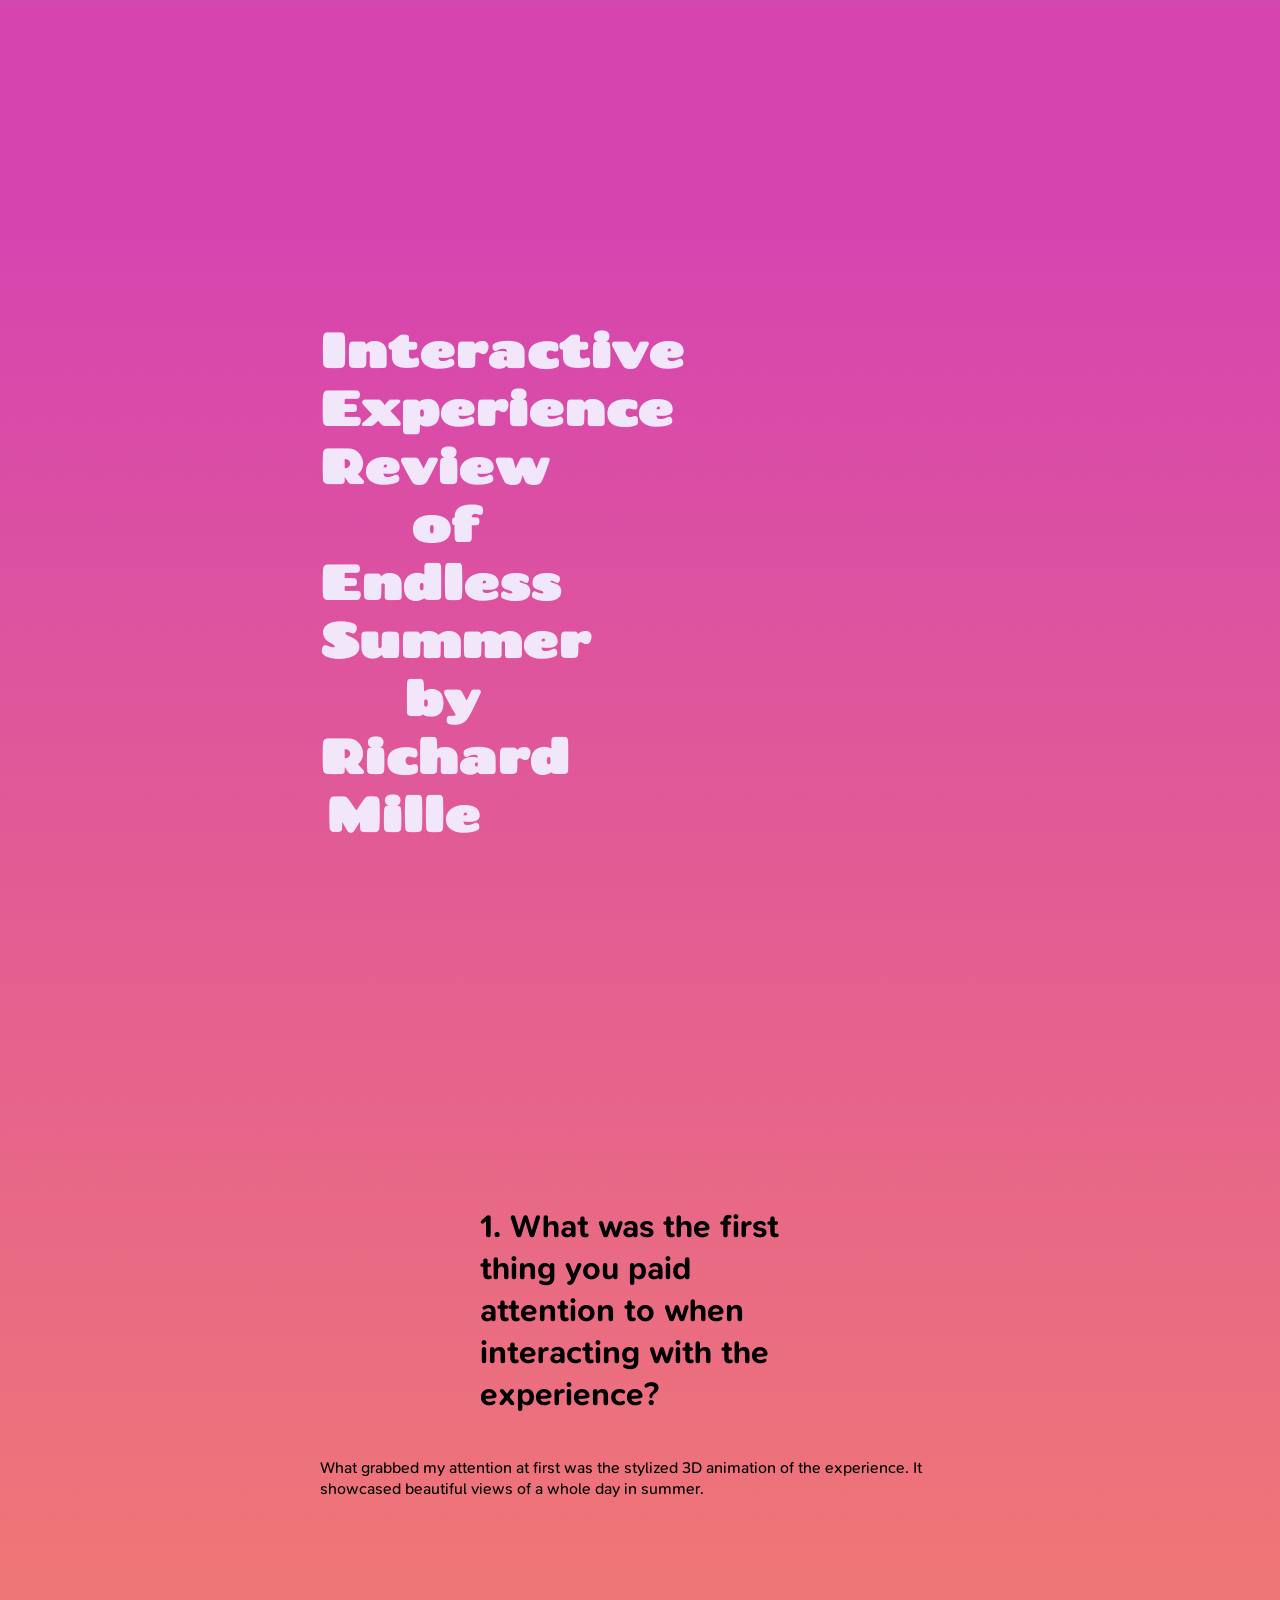
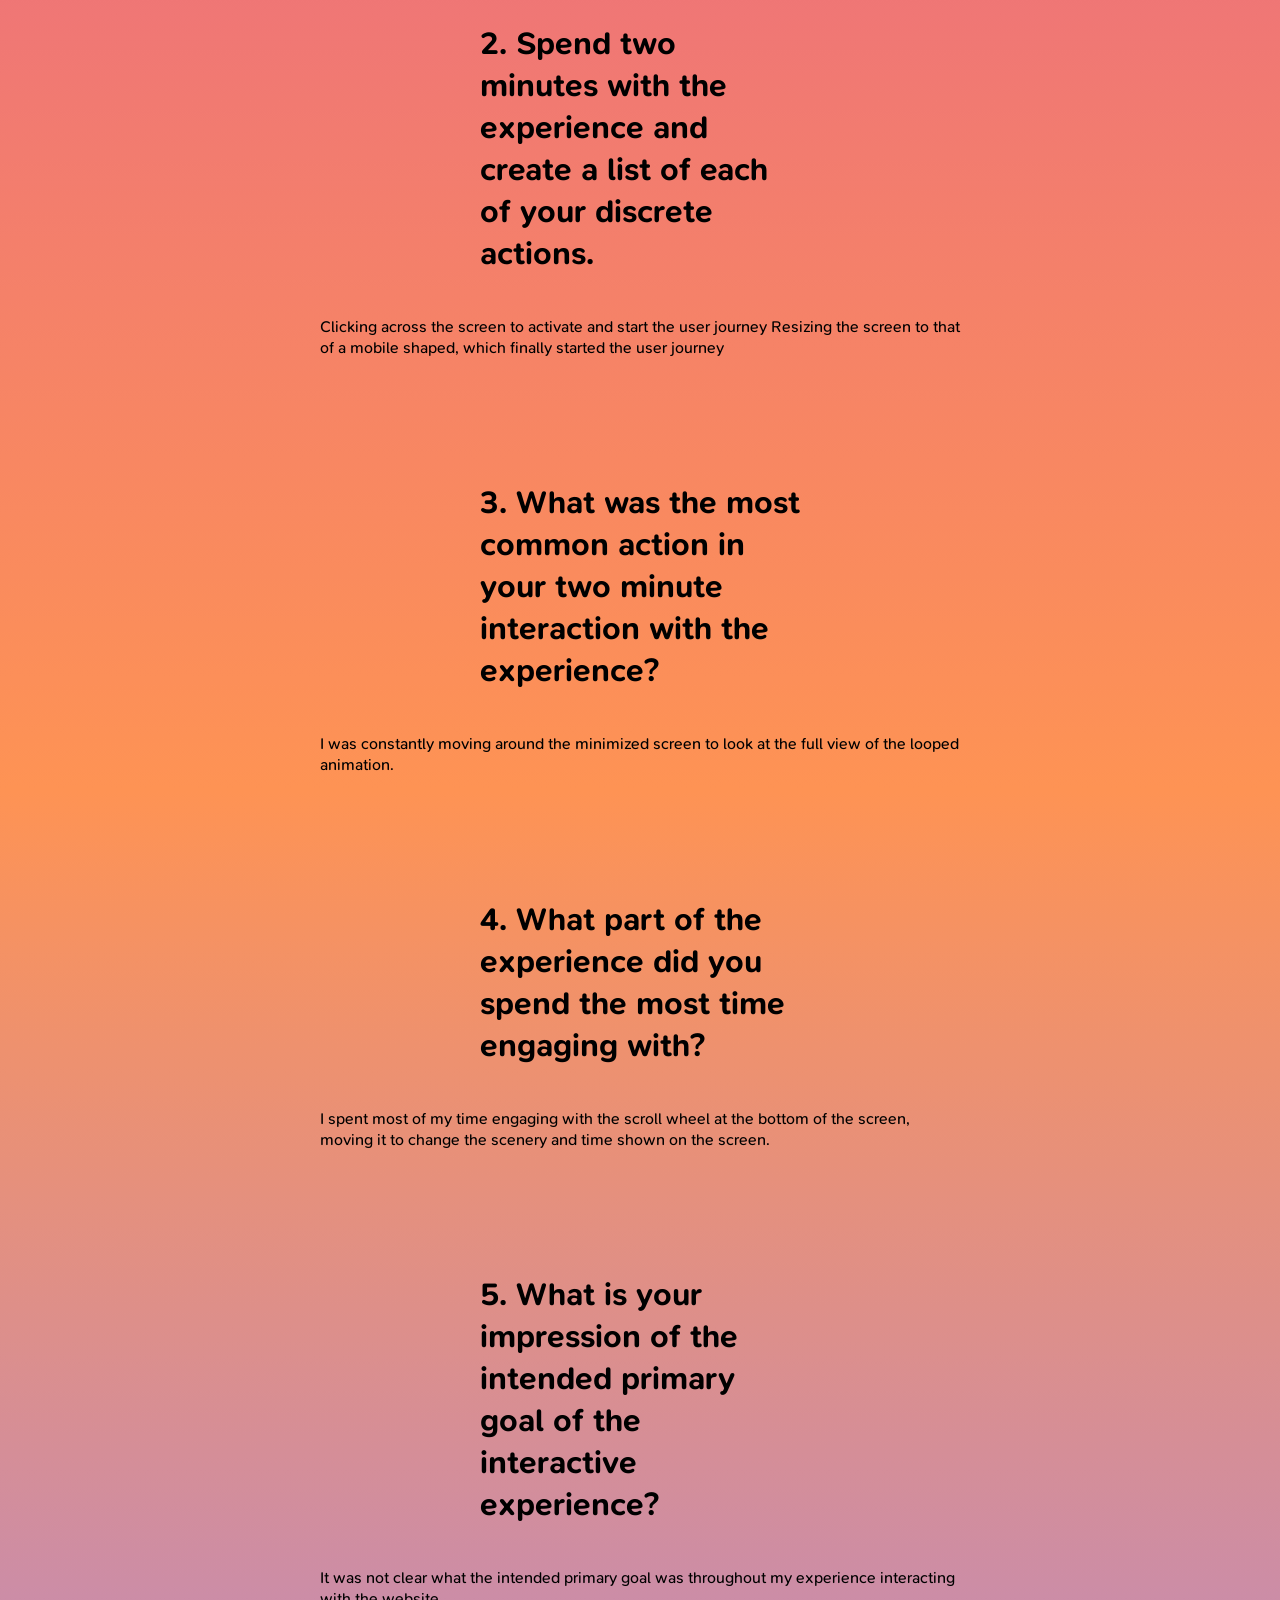
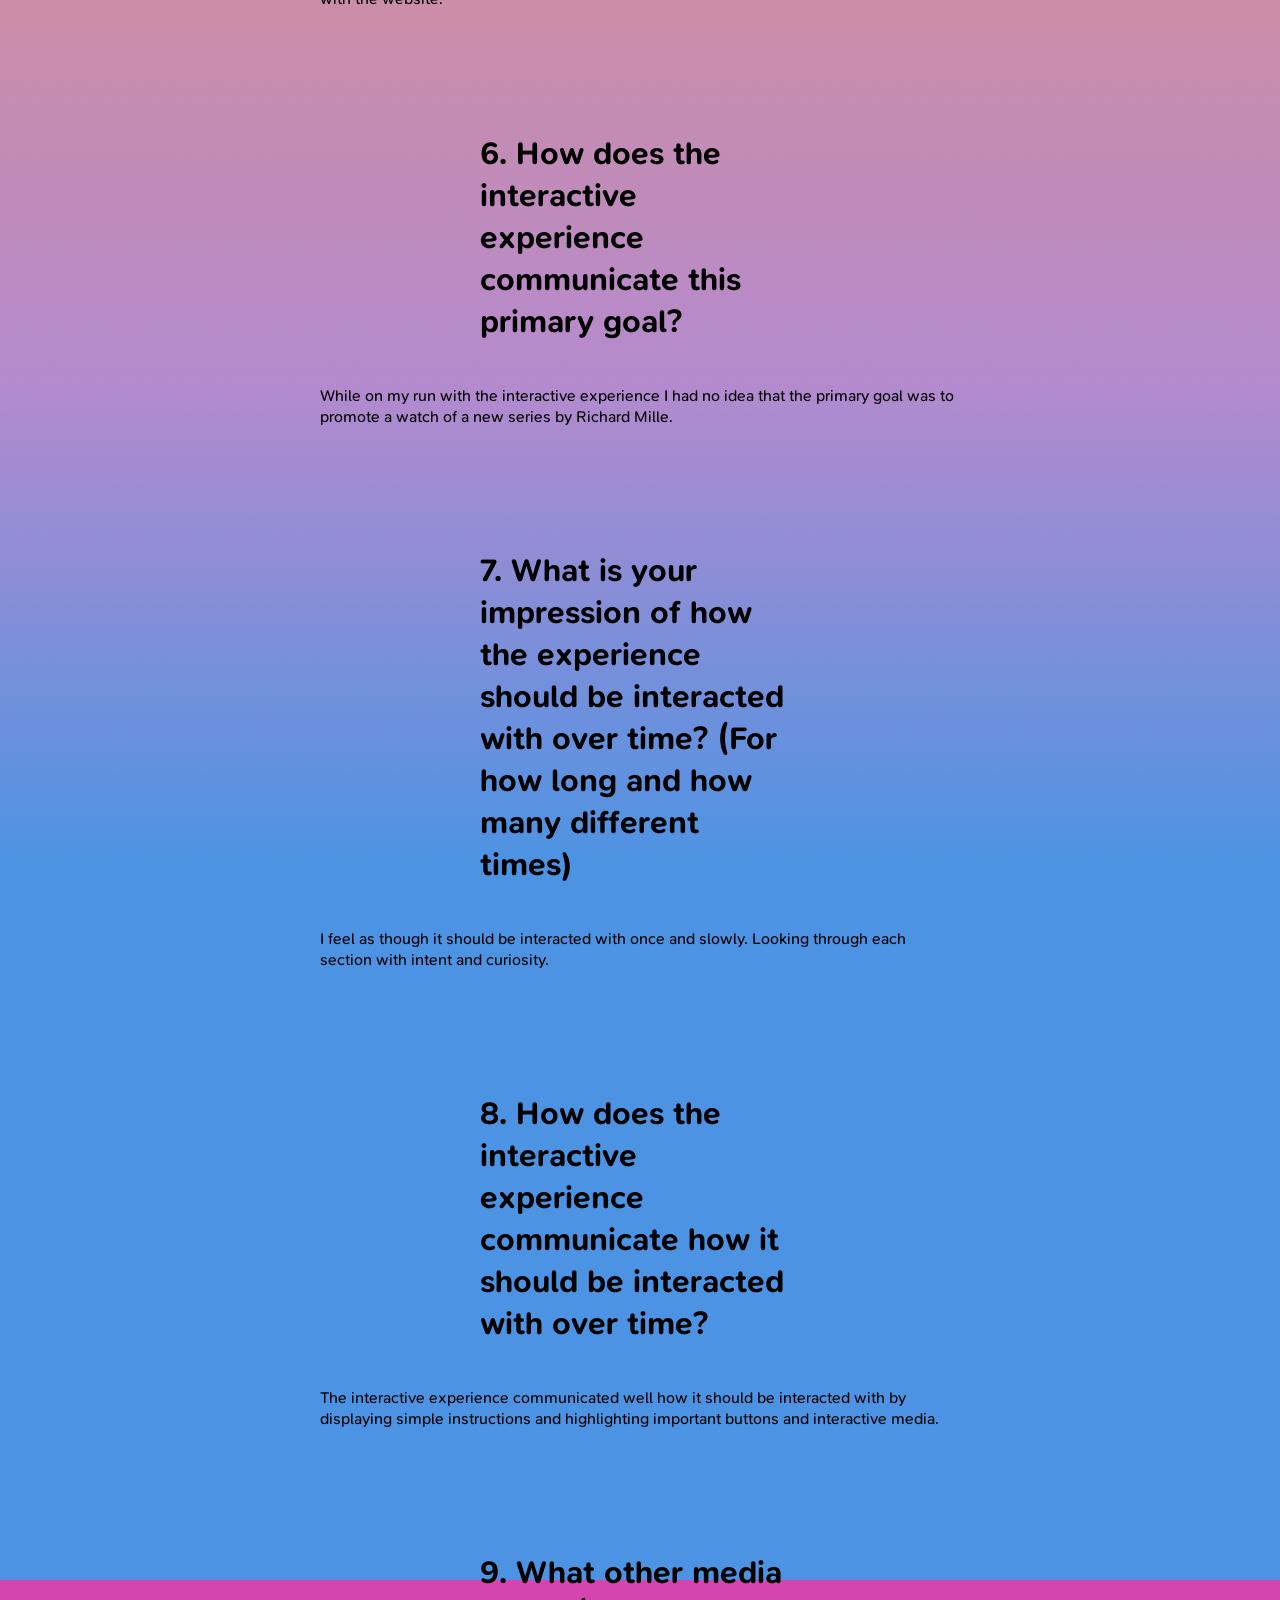
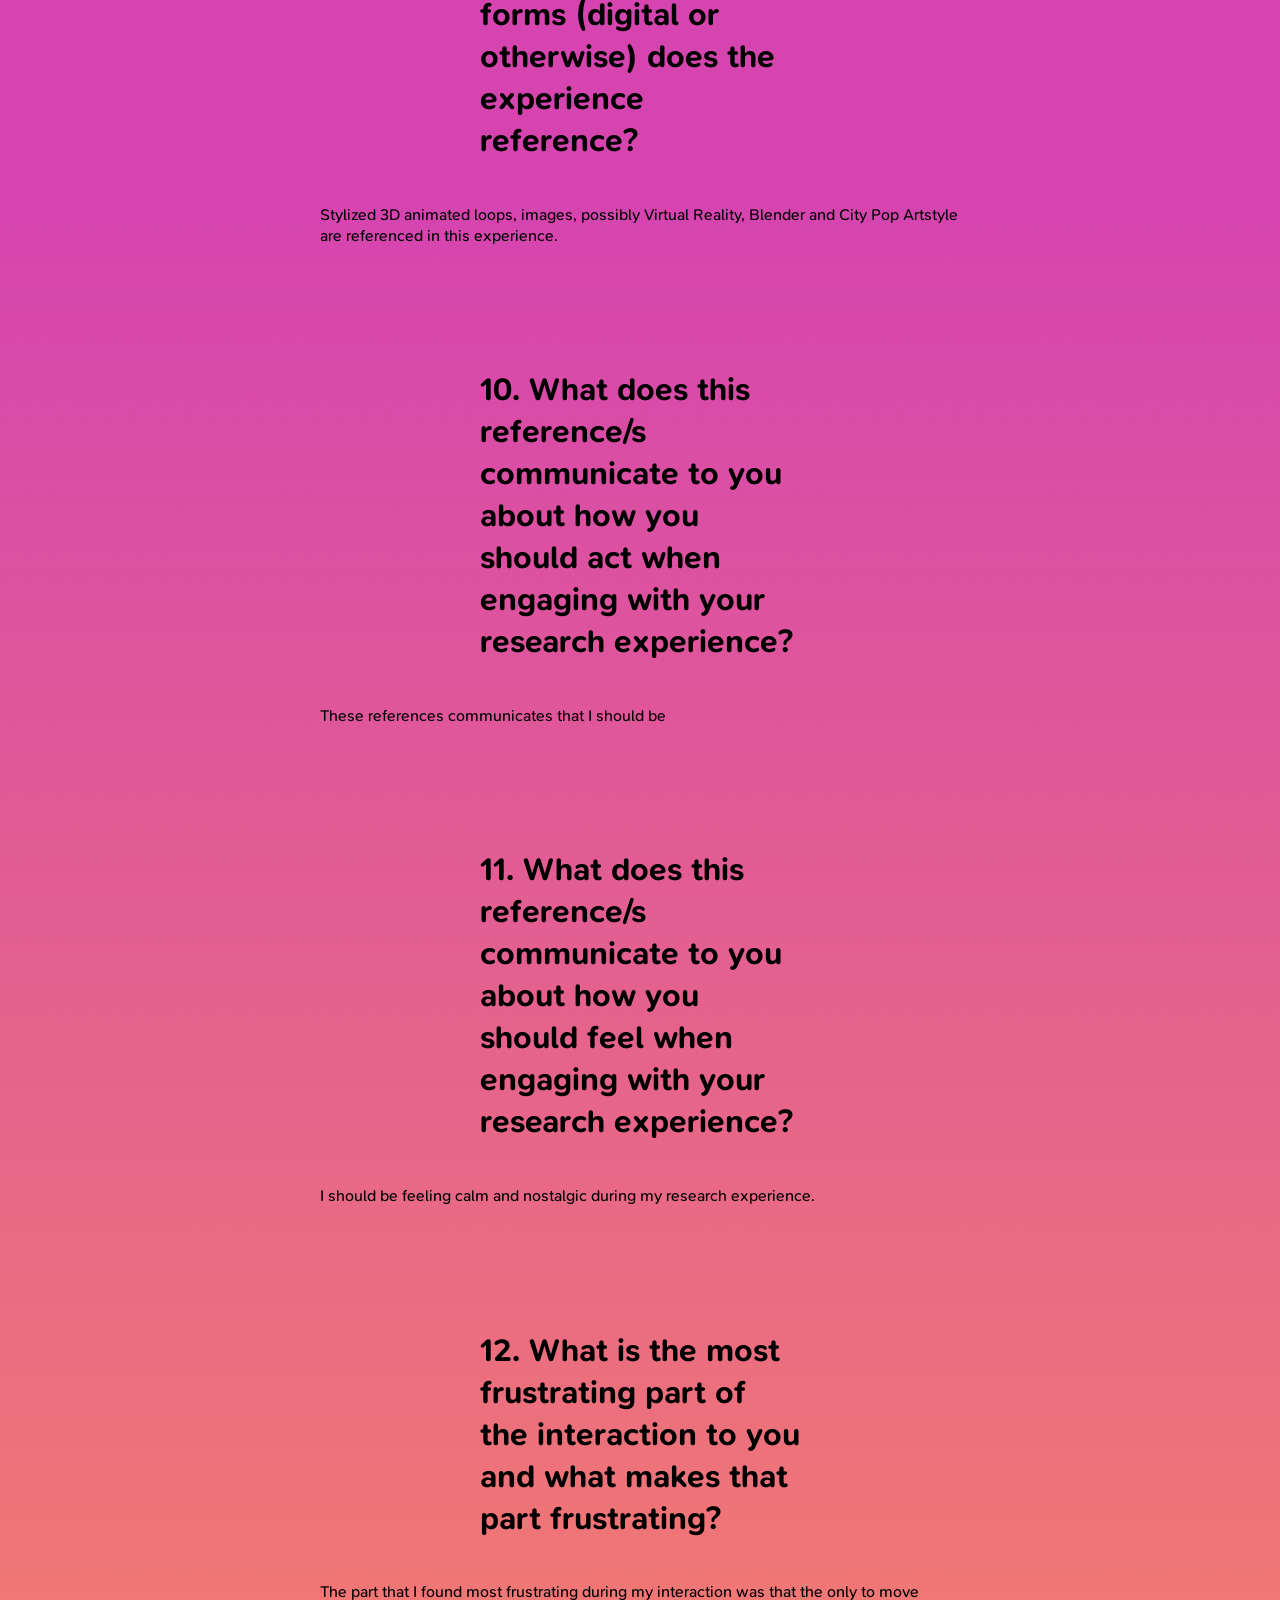
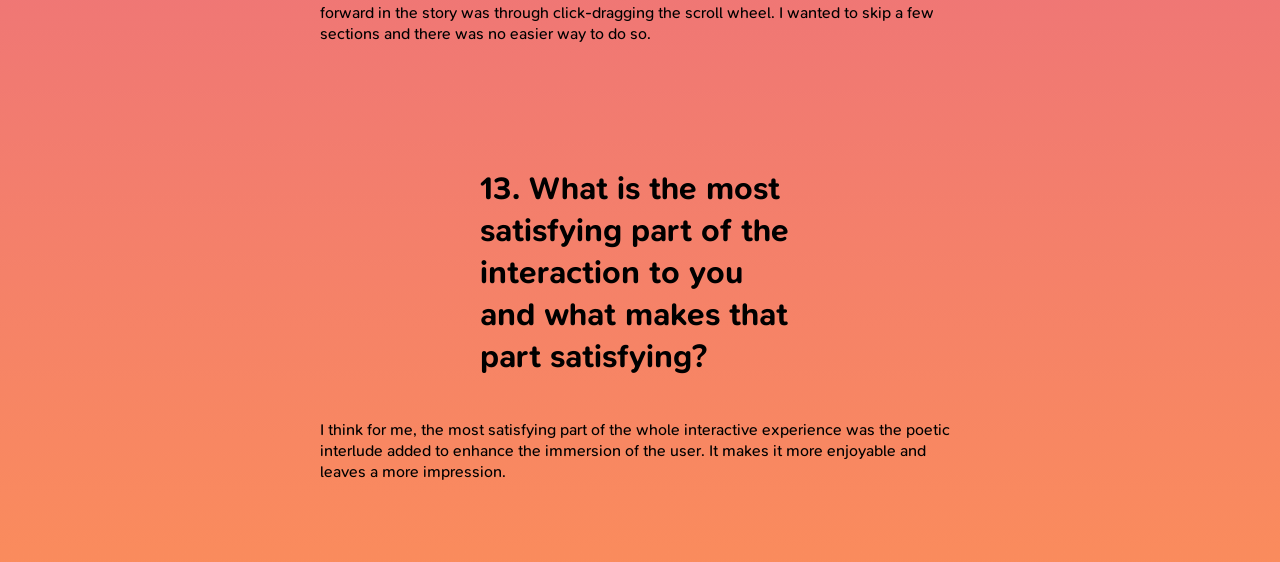
==== index.html @ 7abf5b85 "." ====
<!DOCTYPE html>
<html lang="en">
<head>
    <meta charset="UTF-8">
    <meta name="viewport" content="width=device-width, initial-scale=1.0">

    <link rel="stylesheet" href="style.css">

    <title>Johnny's Review Page</title>
</head>
    <body>
          <h1 style="color:#f2f0fff0;">Interactive Experience Review of Endless Summer by Richard Mille</h1>

            <h4>1. What was the first thing you paid attention to when interacting with the experience?</h4>
            <p>What grabbed my attention at first was the stylized 3D animation of the experience. It showcased beautiful views of a whole day in summer.</p>

            <h4>2. Spend two minutes with the experience and create a list of each of your discrete actions.</h4>
            <p>Clicking across the screen to activate and start the user journey
            Resizing the screen to that of a mobile shaped, which finally started the user journey</p>

            <h4>3. What was the most common action in your two minute interaction with the experience?</h4>
            <p>I was constantly moving around the minimized screen to look at the full view of the looped animation. </p>

            <h4>4. What part of the experience did you spend the most time engaging with?</h4>
            <p>I spent most of my time engaging with the scroll wheel at the bottom of the screen, moving it to change the scenery and time shown on the screen.</p>

            <h4>5. What is your impression of the intended primary goal of the interactive experience?</h4>
            <p>It was not clear what the intended primary goal was throughout my experience interacting with the website.</p>

            <h4>6. How does the interactive experience communicate this primary goal?</h4>
            <p>While on my run with the interactive experience I had no idea that the primary goal was to promote a watch of a new series by Richard Mille.</p>

            <h4>7. What is your impression of how the experience should be interacted with over time? (For how long and how many different times)</h4>
            <p>I feel as though it should be interacted with once and slowly. Looking through each section with intent and curiosity.</p>

            <h4>8. How does the interactive experience communicate how it should be interacted with over time?</h4>
            <p>The interactive experience communicated well how it should be interacted with by displaying simple instructions and highlighting important buttons and interactive media.</p>

            <h4>9. What other media forms (digital or otherwise) does the experience reference?</h4>
            <p>Stylized 3D animated loops, images, possibly Virtual Reality, Blender and City Pop Artstyle are referenced in this experience. </p>

            <h4>10. What does this reference/s communicate to you about how you should act when engaging with your research experience?</h4>
            <p>These references communicates that I should be </p>

            <h4>11. What does this reference/s communicate to you about how you should feel when engaging with your research experience?</h4>
            <p>I should be feeling calm and nostalgic during my research experience.</p>

            <h4>12. What is the most frustrating part of the interaction to you and what makes that part frustrating?</h4>
            <p>The part that I found most frustrating during my interaction was that the only to move forward in the story was through click-dragging the scroll wheel. I wanted to skip a few sections and there was no easier way to do so.</p>

            <h4>13. What is the most satisfying part of the interaction to you and what makes that part satisfying?</h4>
            <p>I think for me, the most satisfying part of the whole interactive experience was the poetic interlude added to enhance the immersion of the user. It makes it more enjoyable and leaves a more impression.</p>


            <!-- Increase size of Question Texts compared to Answer Texts. -->
    </body>
</html>
---- style.css ----
@font-face {    
    font-family: 'Chango';
    src: url('Fonts/Chango-Regular.ttf'), format(.ttf);
}

@font-face {    
    font-family: 'snpro';
    src: url('Fonts/SNPro-VariableFont_wght.ttf'), format(.ttf);
}

h1 {
  font-size: 3rem;
  font-family: 'Chango';
  font-weight: bold;
  padding: 0rem 30rem 20rem 0rem;
  text-align: end;
}

h4 {
  font-size: 2rem;
  font-family: 'snpro';
  src:url('Fonts/SNPro-VariableFont_wght.ttf'), format(.tff);
  padding: 0rem 10rem 0rem 10rem;
}

p {
  padding: 0rem 0rem 5rem 0rem;
  font-size: 1rem;
  font-family: 'snpro';
  src:url('Fonts/SNPro-VariableFont_wght.ttf'), format(.tff);
}

/* This gradient box is me trying to add a sunset hue shift in the background of the entire page */

body {
  background: linear-gradient(#d645af 5%, #fe9354 50%, #b48ace 75%, #4d93e3 85%);
  height: 4300px;
  margin: 20rem 20rem 10rem 20rem;
}
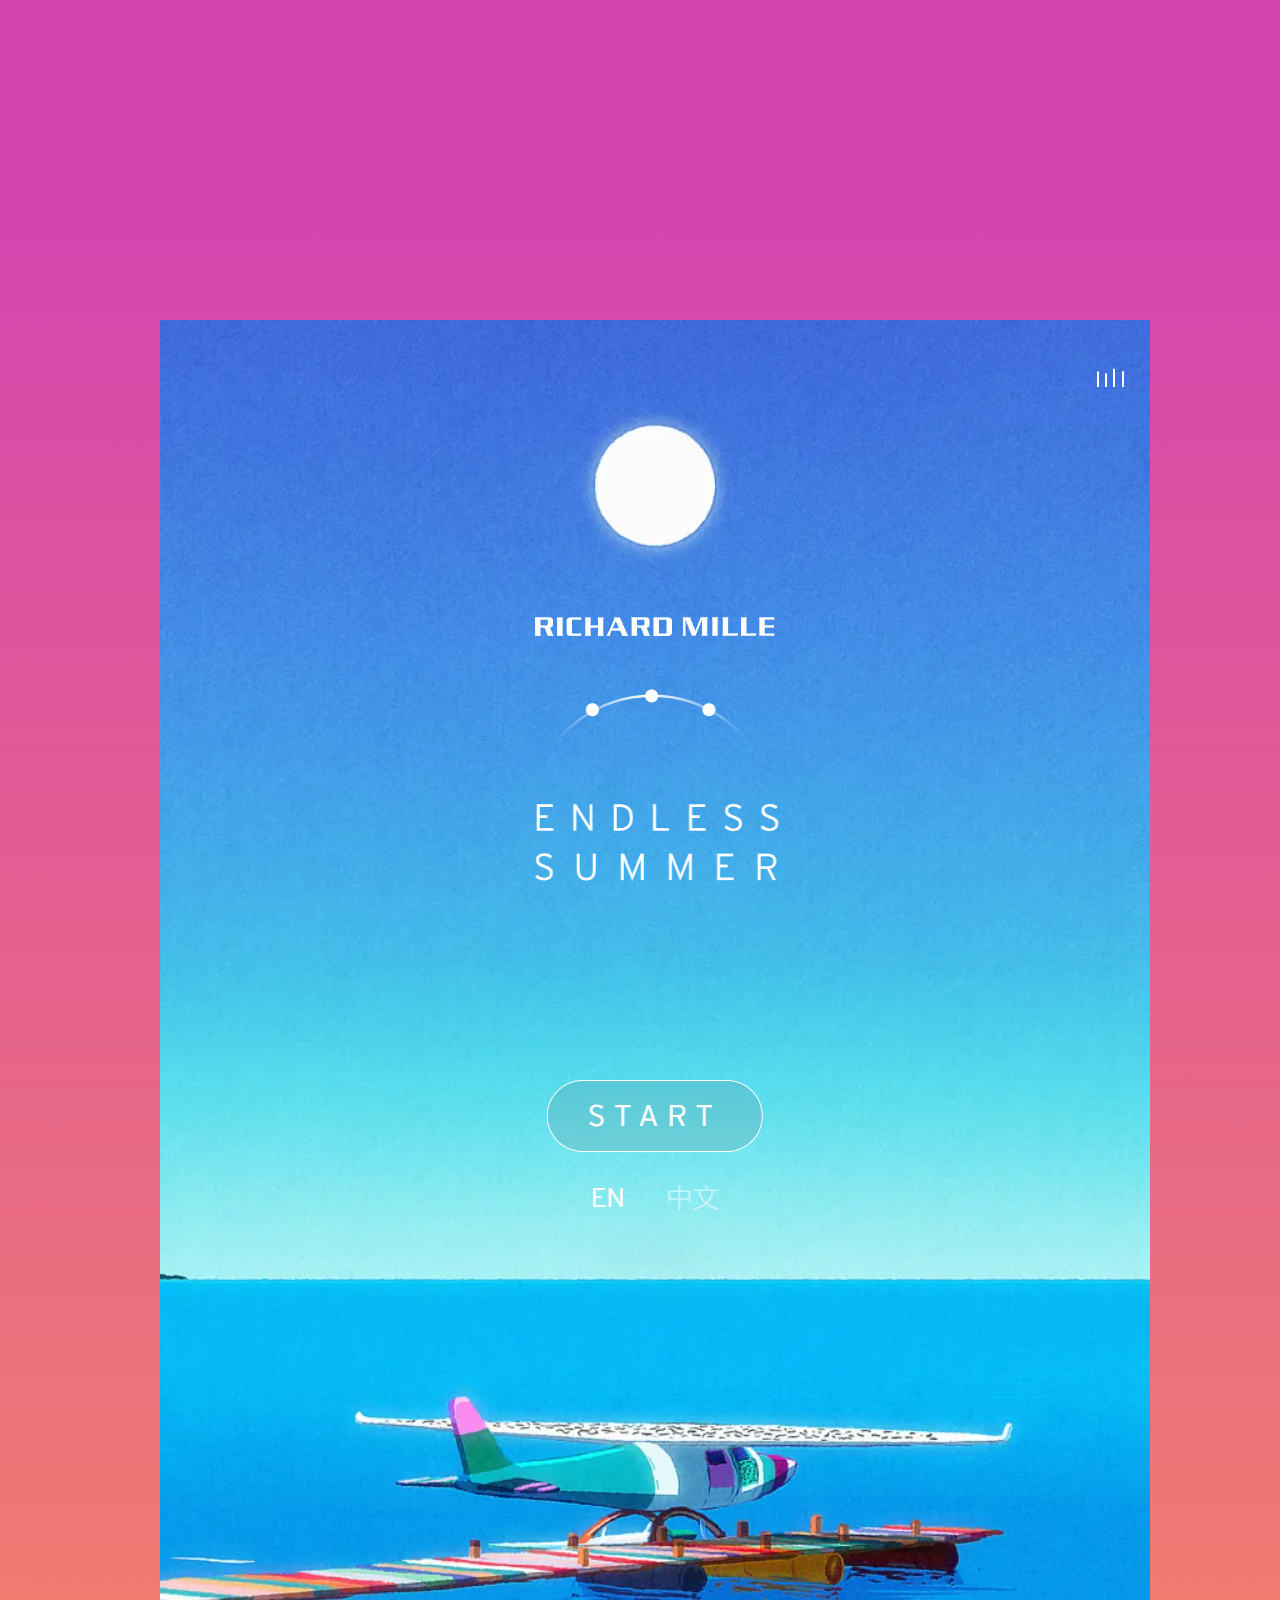
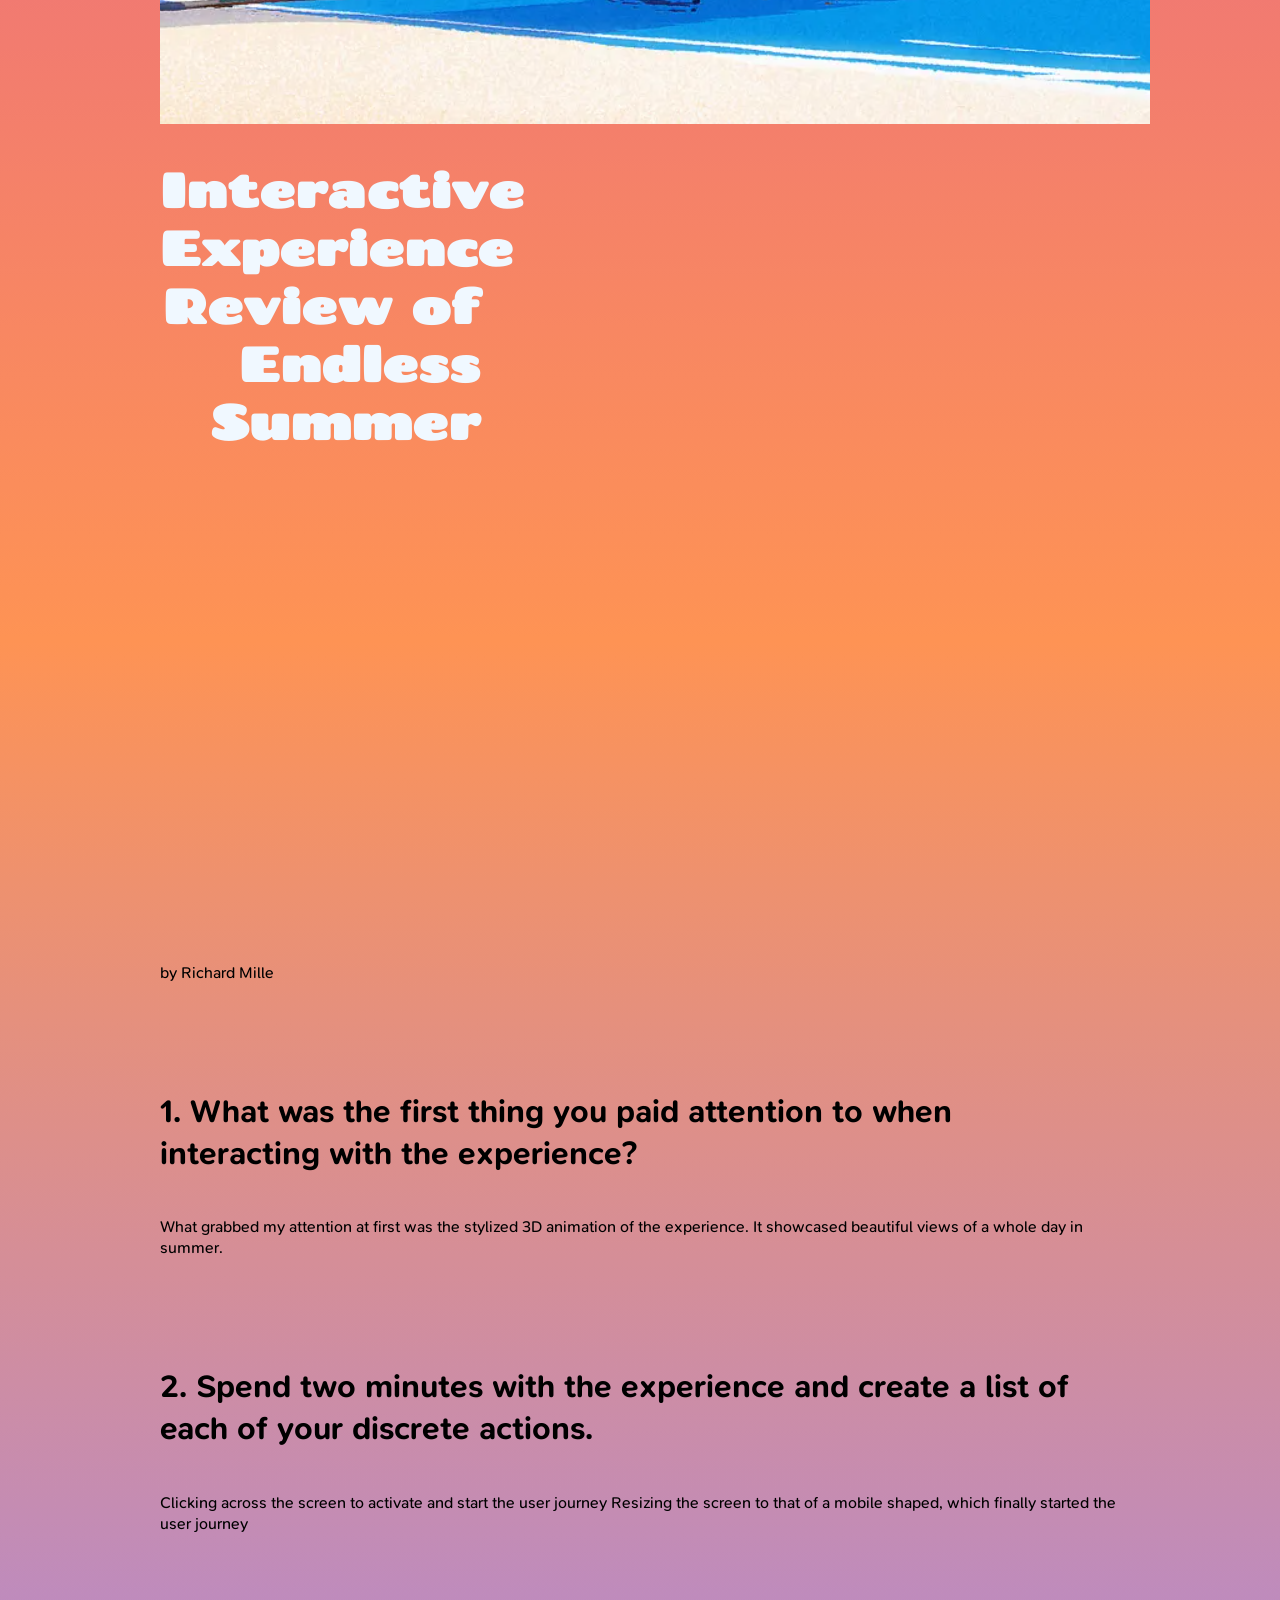
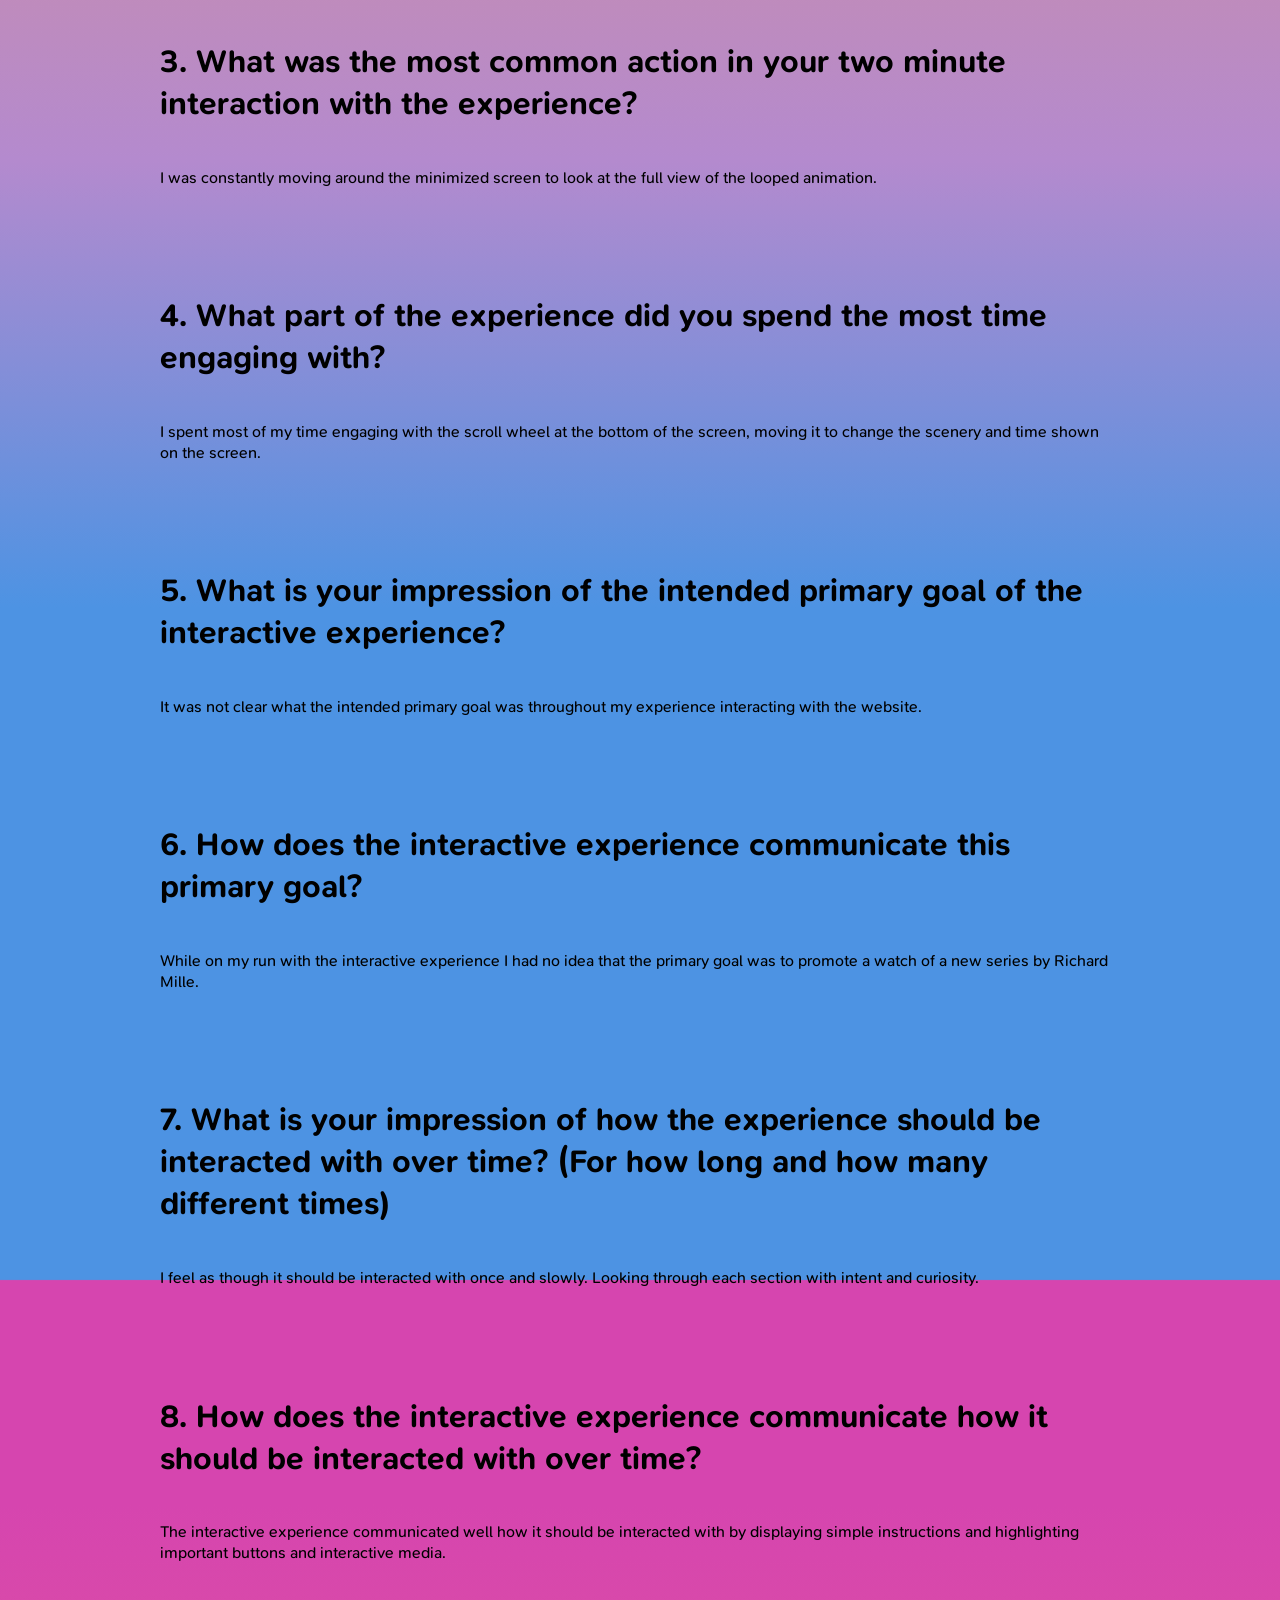
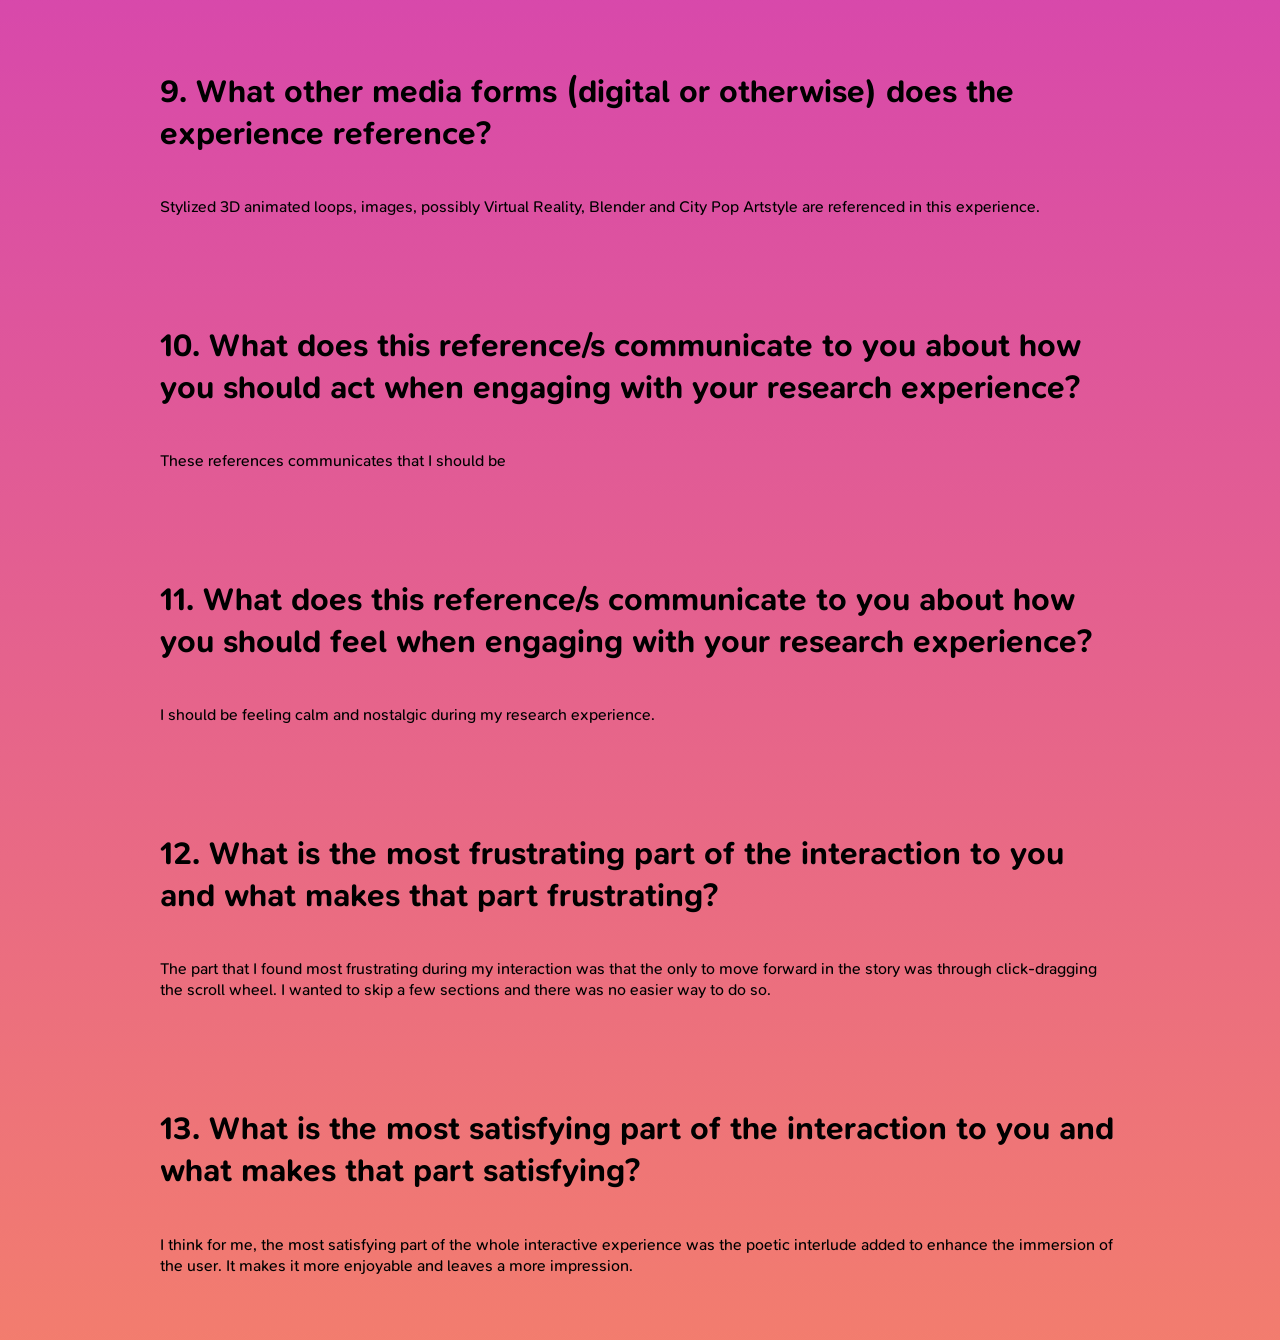
==== commit 9312bf1c: "image" ====
--- a/index.html
+++ b/index.html
@@ -6,10 +6,25 @@
 
     <link rel="stylesheet" href="style.css">
 
+    <img src="img/EndSum.png">
+
     <title>Johnny's Review Page</title>
 </head>
     <body>
-          <h1 style="color:#f2f0fff0;">Interactive Experience Review of Endless Summer by Richard Mille</h1>
+        <main class="hero">
+
+            <div class="text">
+                
+                <h1 style="color:aliceblue">
+                    Interactive<br>
+                    Experience Review of<br>
+                    Endless Summer
+                </h1>
+
+                <p>by Richard Mille</p>
+            </div>
+
+        </main>
 
             <h4>1. What was the first thing you paid attention to when interacting with the experience?</h4>
             <p>What grabbed my attention at first was the stylized 3D animation of the experience. It showcased beautiful views of a whole day in summer.</p>
--- a/style.css
+++ b/style.css
@@ -12,7 +12,7 @@
   font-size: 3rem;
   font-family: 'Chango';
   font-weight: bold;
-  padding: 0rem 30rem 20rem 0rem;
+  padding: 0rem 40rem 30rem 0rem;
   text-align: end;
 }
 
@@ -20,7 +20,6 @@
   font-size: 2rem;
   font-family: 'snpro';
   src:url('Fonts/SNPro-VariableFont_wght.ttf'), format(.tff);
-  padding: 0rem 10rem 0rem 10rem;
 }
 
 p {
@@ -28,12 +27,13 @@
   font-size: 1rem;
   font-family: 'snpro';
   src:url('Fonts/SNPro-VariableFont_wght.ttf'), format(.tff);
+  padding: 0rem 0rem 4rem 0rem;
 }
 
 /* This gradient box is me trying to add a sunset hue shift in the background of the entire page */
 
 body {
   background: linear-gradient(#d645af 5%, #fe9354 50%, #b48ace 75%, #4d93e3 85%);
-  height: 4300px;
-  margin: 20rem 20rem 10rem 20rem;
+  height: 4000px;
+  margin: 20rem 10rem 10rem 10rem;
 }
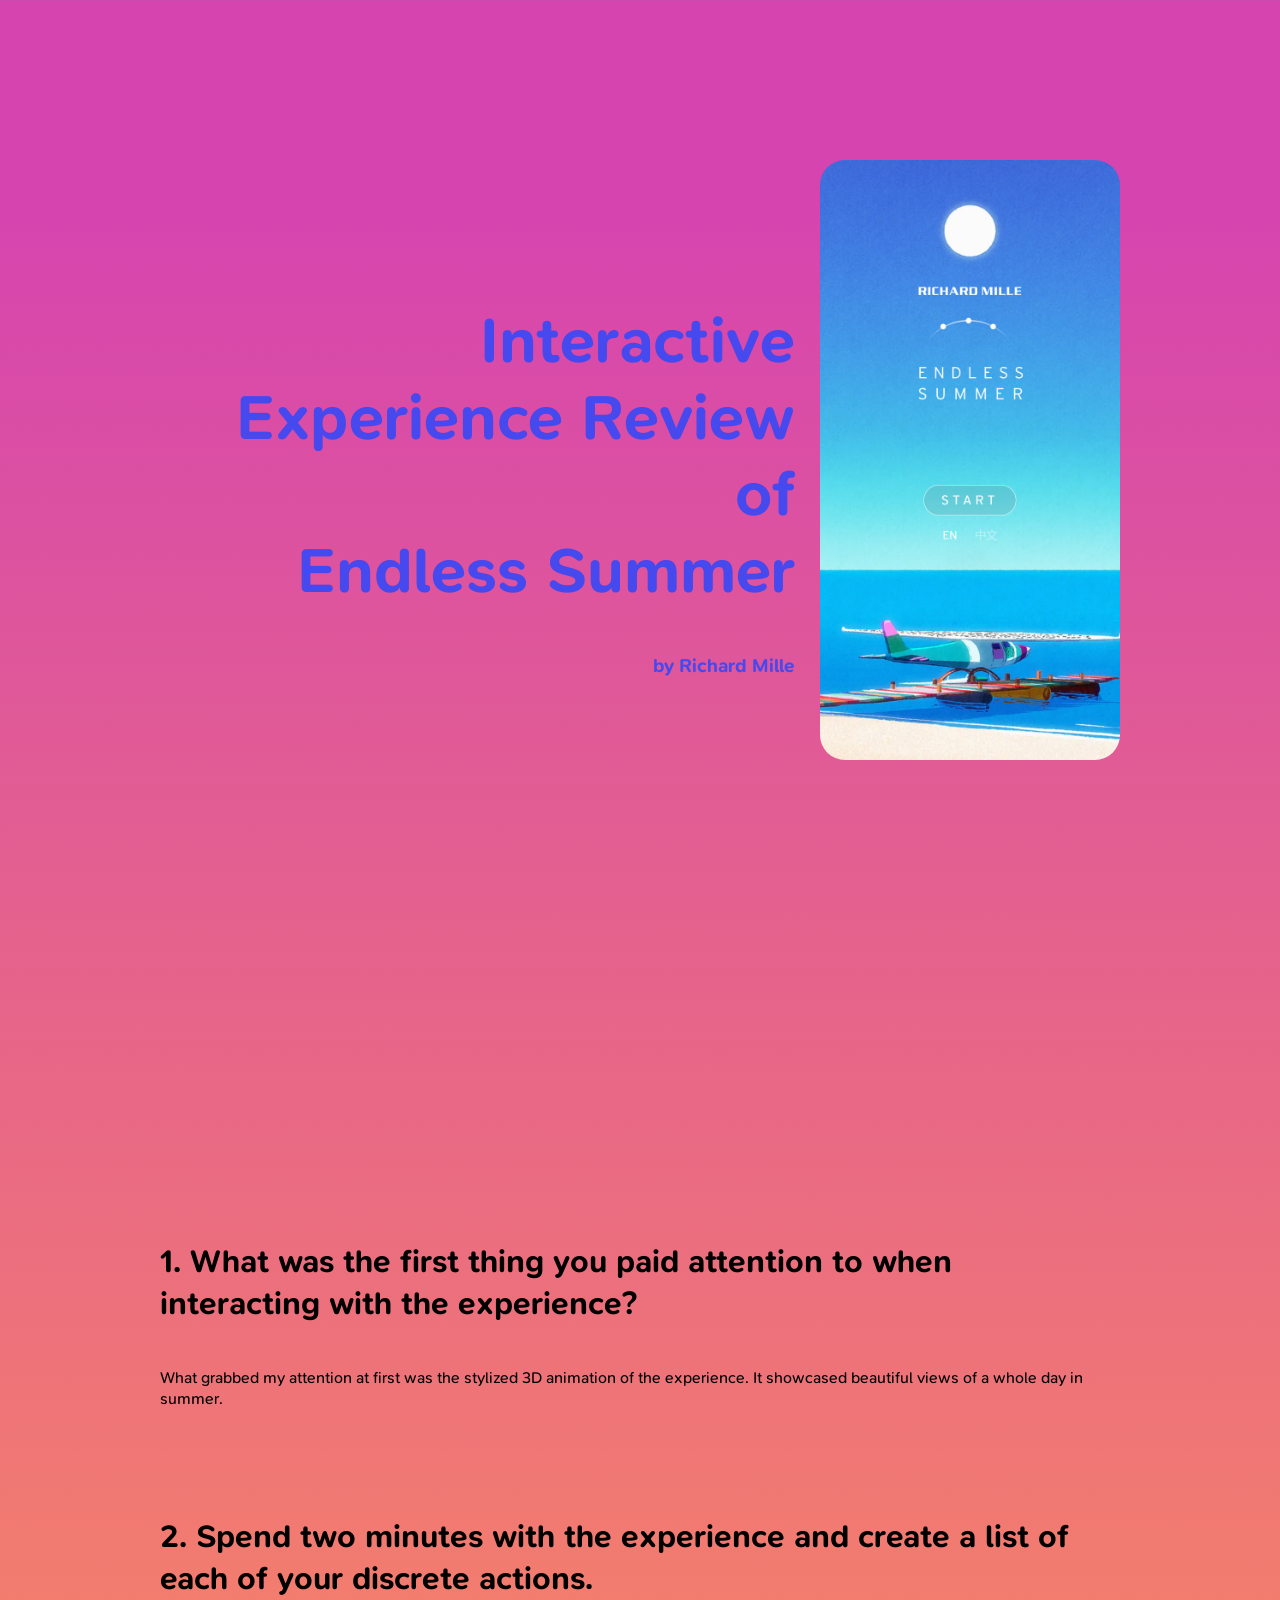
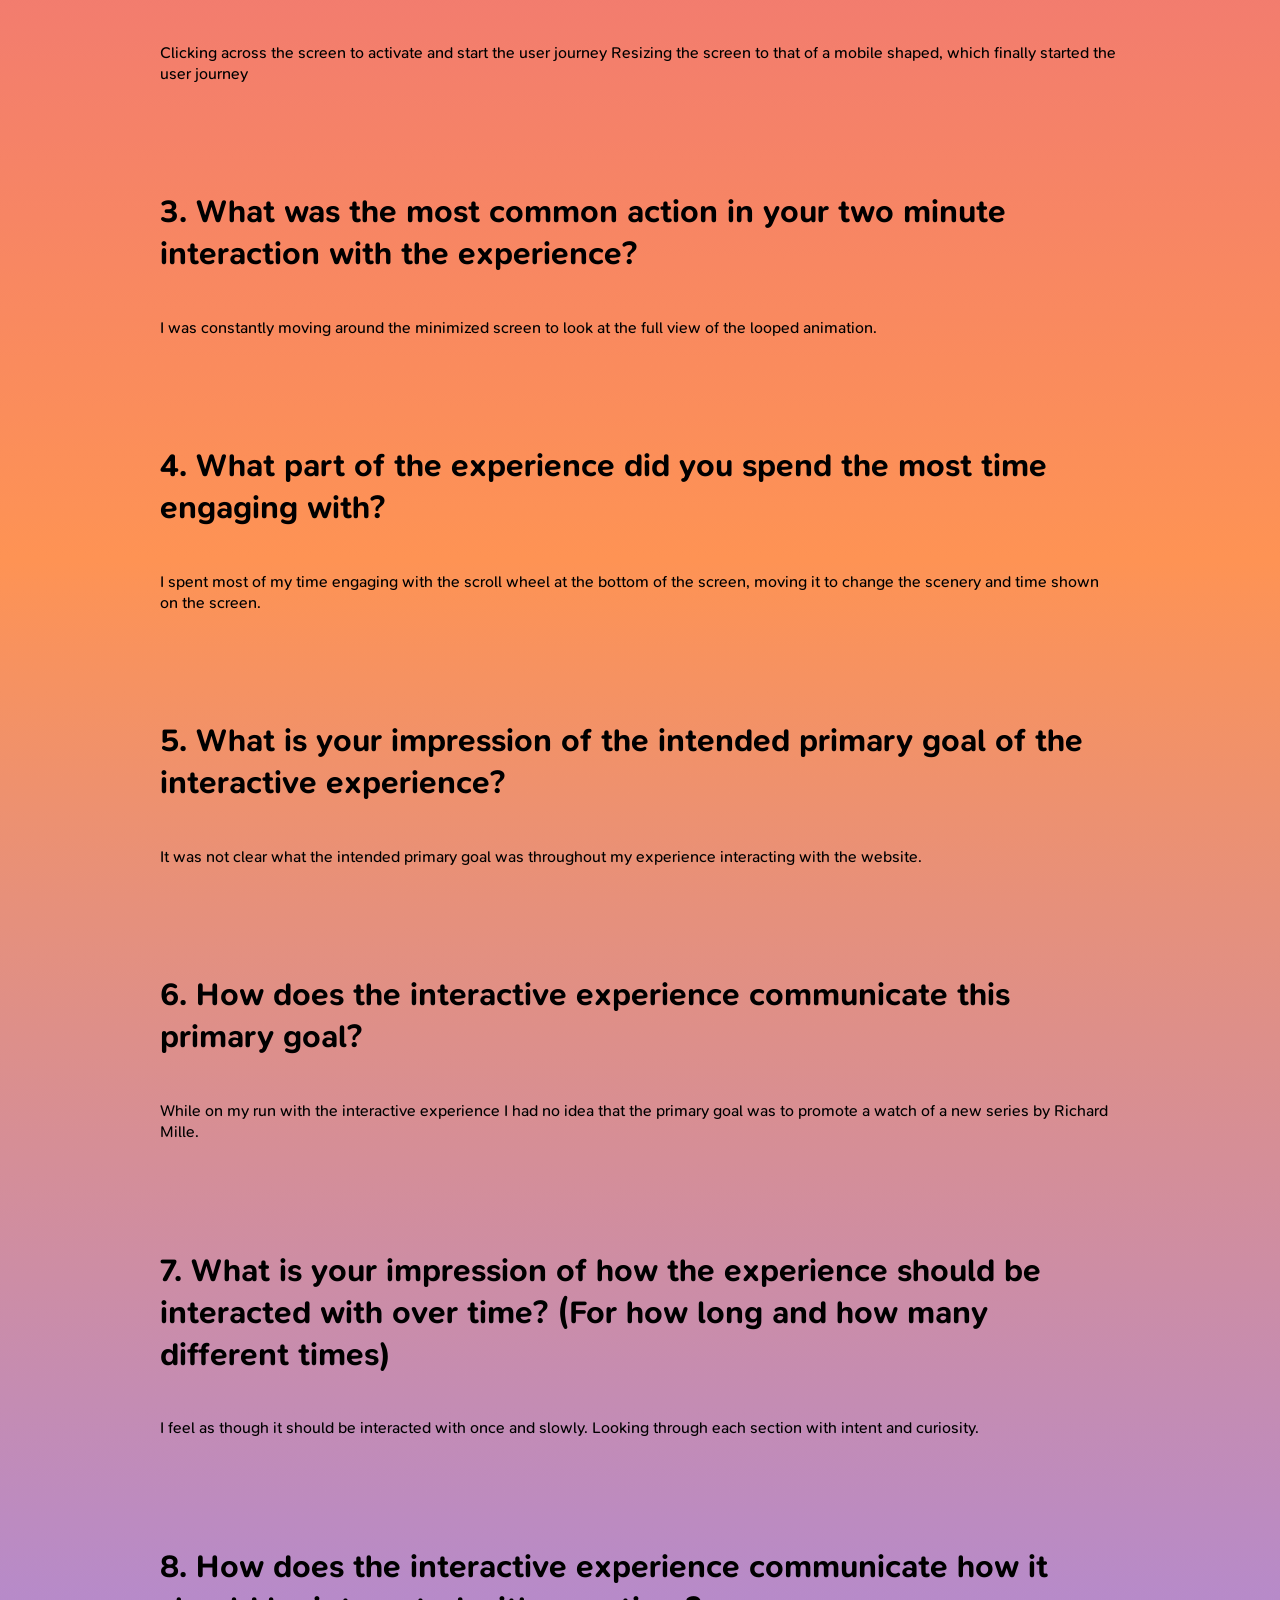
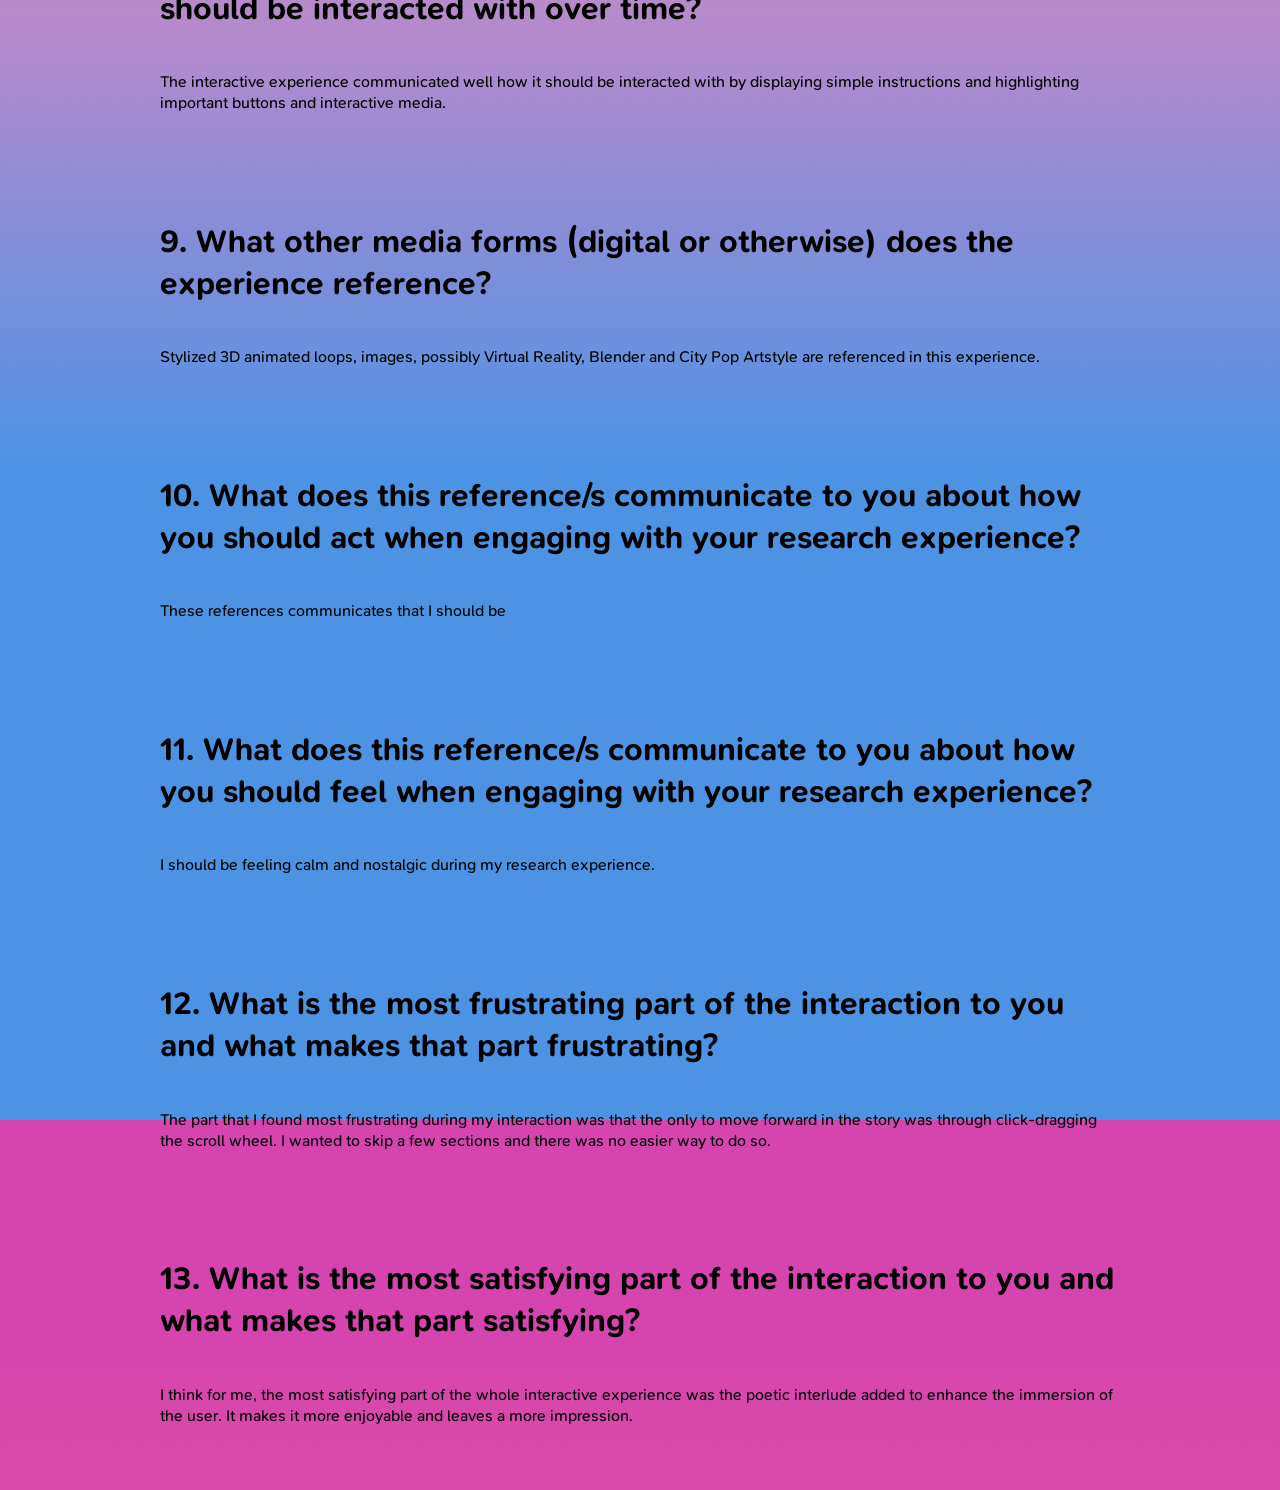
==== commit 2e88510f: "Styling the Page" ====
--- a/index.html
+++ b/index.html
@@ -1,29 +1,30 @@
 <!DOCTYPE html>
 <html lang="en">
-<head>
-    <meta charset="UTF-8">
-    <meta name="viewport" content="width=device-width, initial-scale=1.0">
+    <head>
+        <meta charset="UTF-8">
+        <meta name="viewport" content="width=device-width, initial-scale=1.0">
 
-    <link rel="stylesheet" href="style.css">
+        <link rel="stylesheet" href="style.css">
 
-    <img src="img/EndSum.png">
+        <title>Johnny's Review Page</title>
+    </head>
 
-    <title>Johnny's Review Page</title>
-</head>
+
     <body>
-        <main class="hero">
+        <main class="center">
 
-            <div class="text">
-                
-                <h1 style="color:aliceblue">
-                    Interactive<br>
+            <div class="center-text">
+                <h1>Interactive<br>
                     Experience Review of<br>
-                    Endless Summer
+                    Endless Summer 
                 </h1>
 
-                <p>by Richard Mille</p>
+                <h3>by Richard Mille</h3>
             </div>
-
+        
+            <div class="center-image">
+                <img src="img/EndSum.png" alt="Endless Summer">
+            </div>
         </main>
 
             <h4>1. What was the first thing you paid attention to when interacting with the experience?</h4>
--- a/style.css
+++ b/style.css
@@ -1,3 +1,5 @@
+/* -------- TEXT -------- */
+
 @font-face {    
     font-family: 'Chango';
     src: url('Fonts/Chango-Regular.ttf'), format(.ttf);
@@ -8,13 +10,20 @@
     src: url('Fonts/SNPro-VariableFont_wght.ttf'), format(.ttf);
 }
 
-h1 {
-  font-size: 3rem;
-  font-family: 'Chango';
-  font-weight: bold;
-  padding: 0rem 40rem 30rem 0rem;
-  text-align: end;
+.center {
+    width: 100%;
+    max-width: 1100px;
+    margin: 0px ;
+
+    display: flex;
+    justify-content: right;
+
+    margin-bottom: 30rem;
+
+    gap: 25px;
+    /* gap between image and title */
 }
+
 
 h4 {
   font-size: 2rem;
@@ -24,16 +33,82 @@
 
 p {
   padding: 0rem 0rem 5rem 0rem;
+  
   font-size: 1rem;
   font-family: 'snpro';
   src:url('Fonts/SNPro-VariableFont_wght.ttf'), format(.tff);
   padding: 0rem 0rem 4rem 0rem;
 }
 
-/* This gradient box is me trying to add a sunset hue shift in the background of the entire page */
 
 body {
   background: linear-gradient(#d645af 5%, #fe9354 50%, #b48ace 75%, #4d93e3 85%);
   height: 4000px;
-  margin: 20rem 10rem 10rem 10rem;
+  margin: 10rem 10rem 10rem 10rem;
+  
+}
+/* This gradient box is me trying to add a sunset hue shift in the background of the entire page. Also I tried to make it simple by coding both h1 and p as a group to have similar effects but ended up creating seperate lines of codes for them.*/
+
+
+/* ---------- TITLE ---------- */
+
+/* h1 { 
+  font-size: 3rem;
+  font-family: 'Chango';
+  font-weight: bold;
+
+  padding: 0rem 40rem 30rem 0rem;
+
+  text-align: end;
+}
+*/
+
+.center-text {
+    width: 70%;
+    text-align: right;
+    color: #4649ed;
+    margin-top: 100px;
+}
+
+.center-text h1 {
+
+    font-family: 'Snpro', sans-serif;
+    font-size: 4rem;
+
+    text-align: right;
+    
+    line-height: 1.2;
+    font-weight: bold;
+    
+}
+
+.center-text h3 {
+    margin-top: 10px;
+
+    font-family: 'Snpro', sans-serif;
+    font-size: 1.2rem;
+
+}
+
+
+/* -------- IMAGE -------- */
+
+.center-image {
+    width: 300px;
+    height: 600px;
+
+    border-radius: 25px;
+
+    overflow: hidden;
+
+    flex-shrink: 0;
+}
+
+.center-image img {
+    width: 100%;
+    height: 100%;
+
+    object-fit: cover;
+
+    display: block;
 }
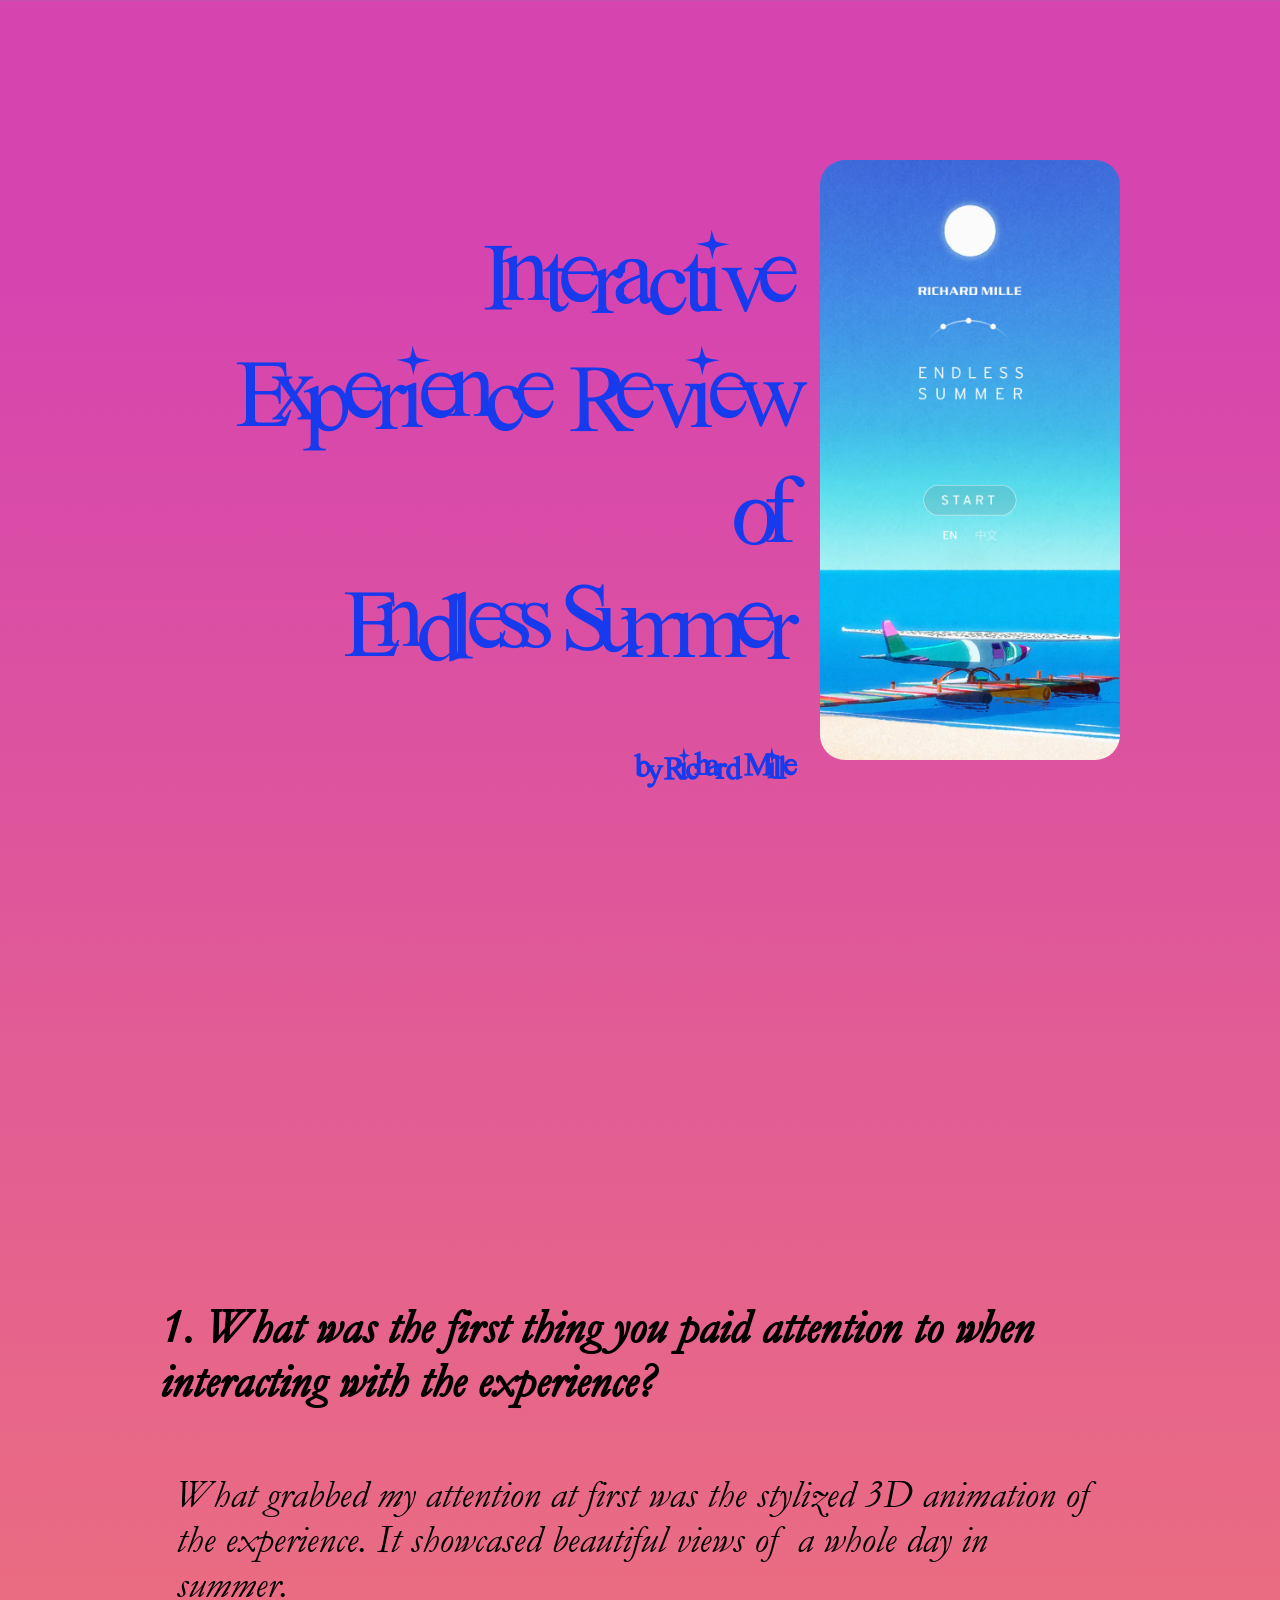
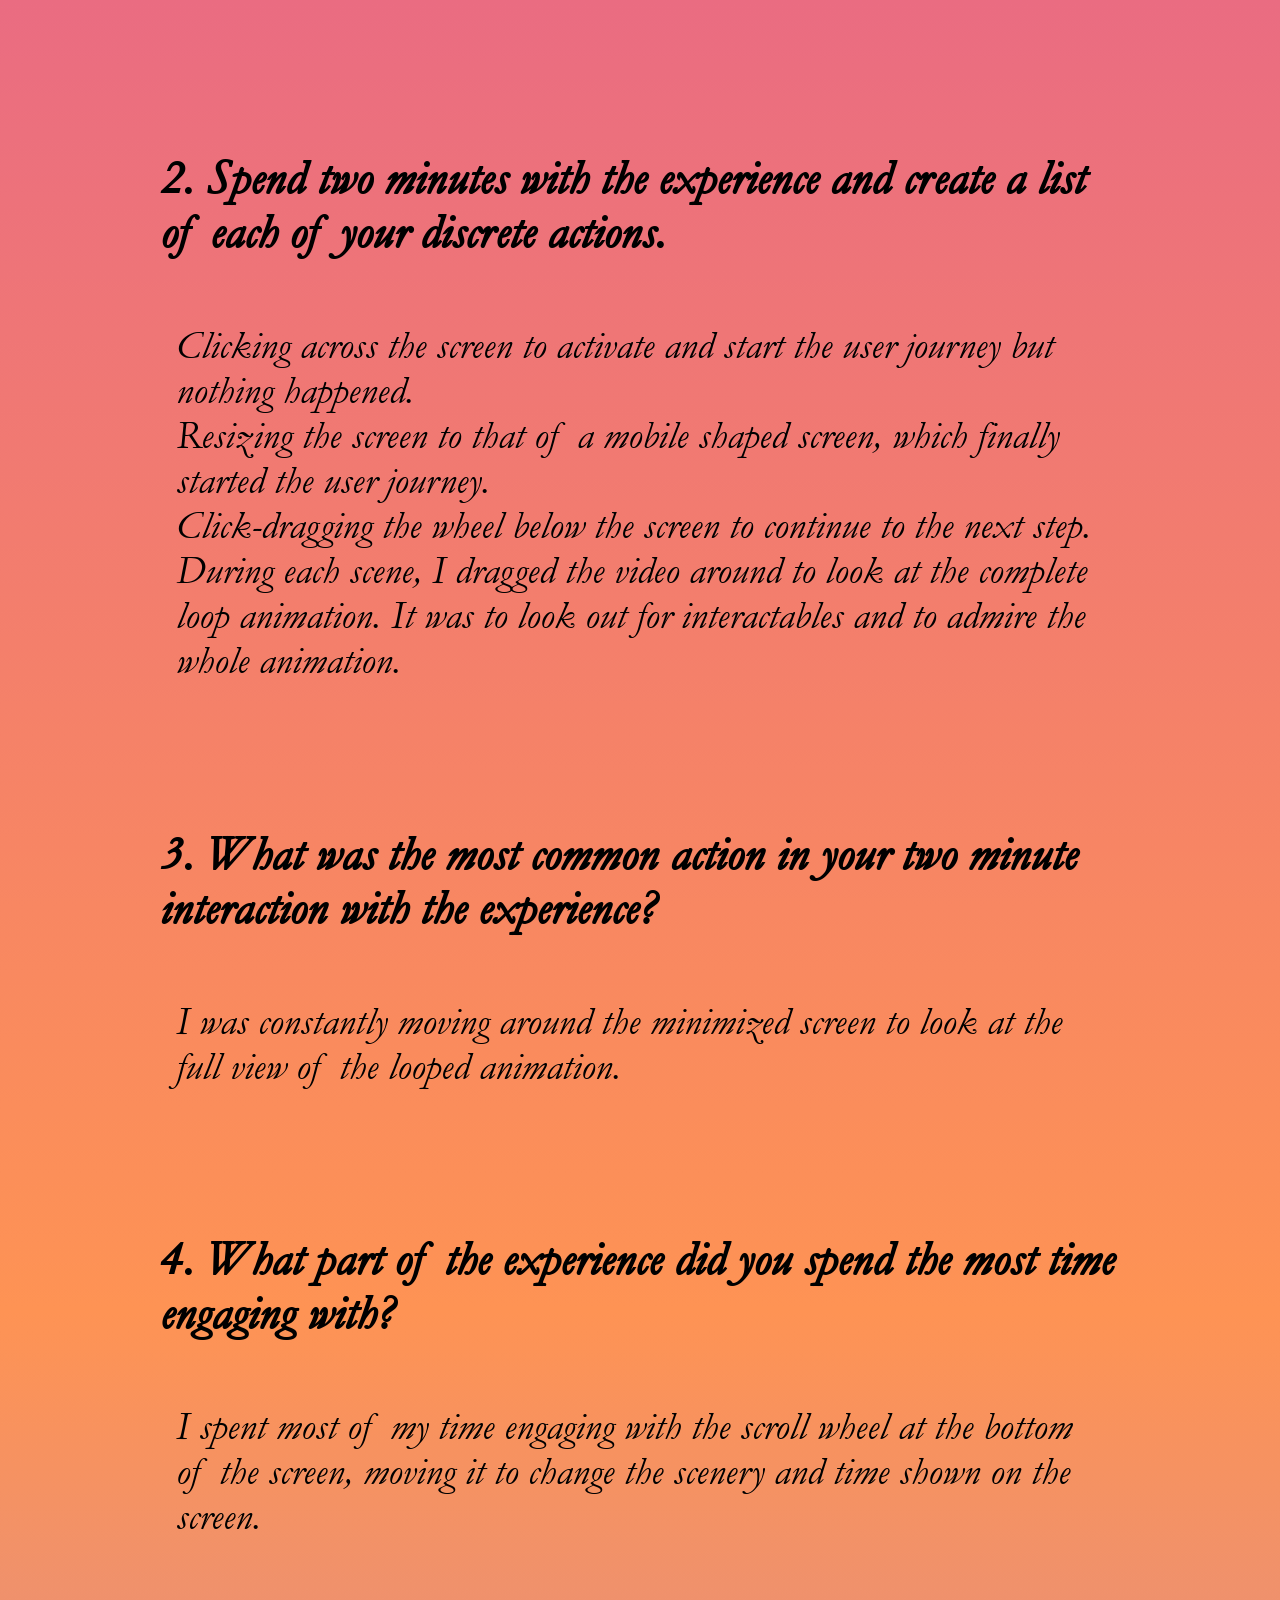
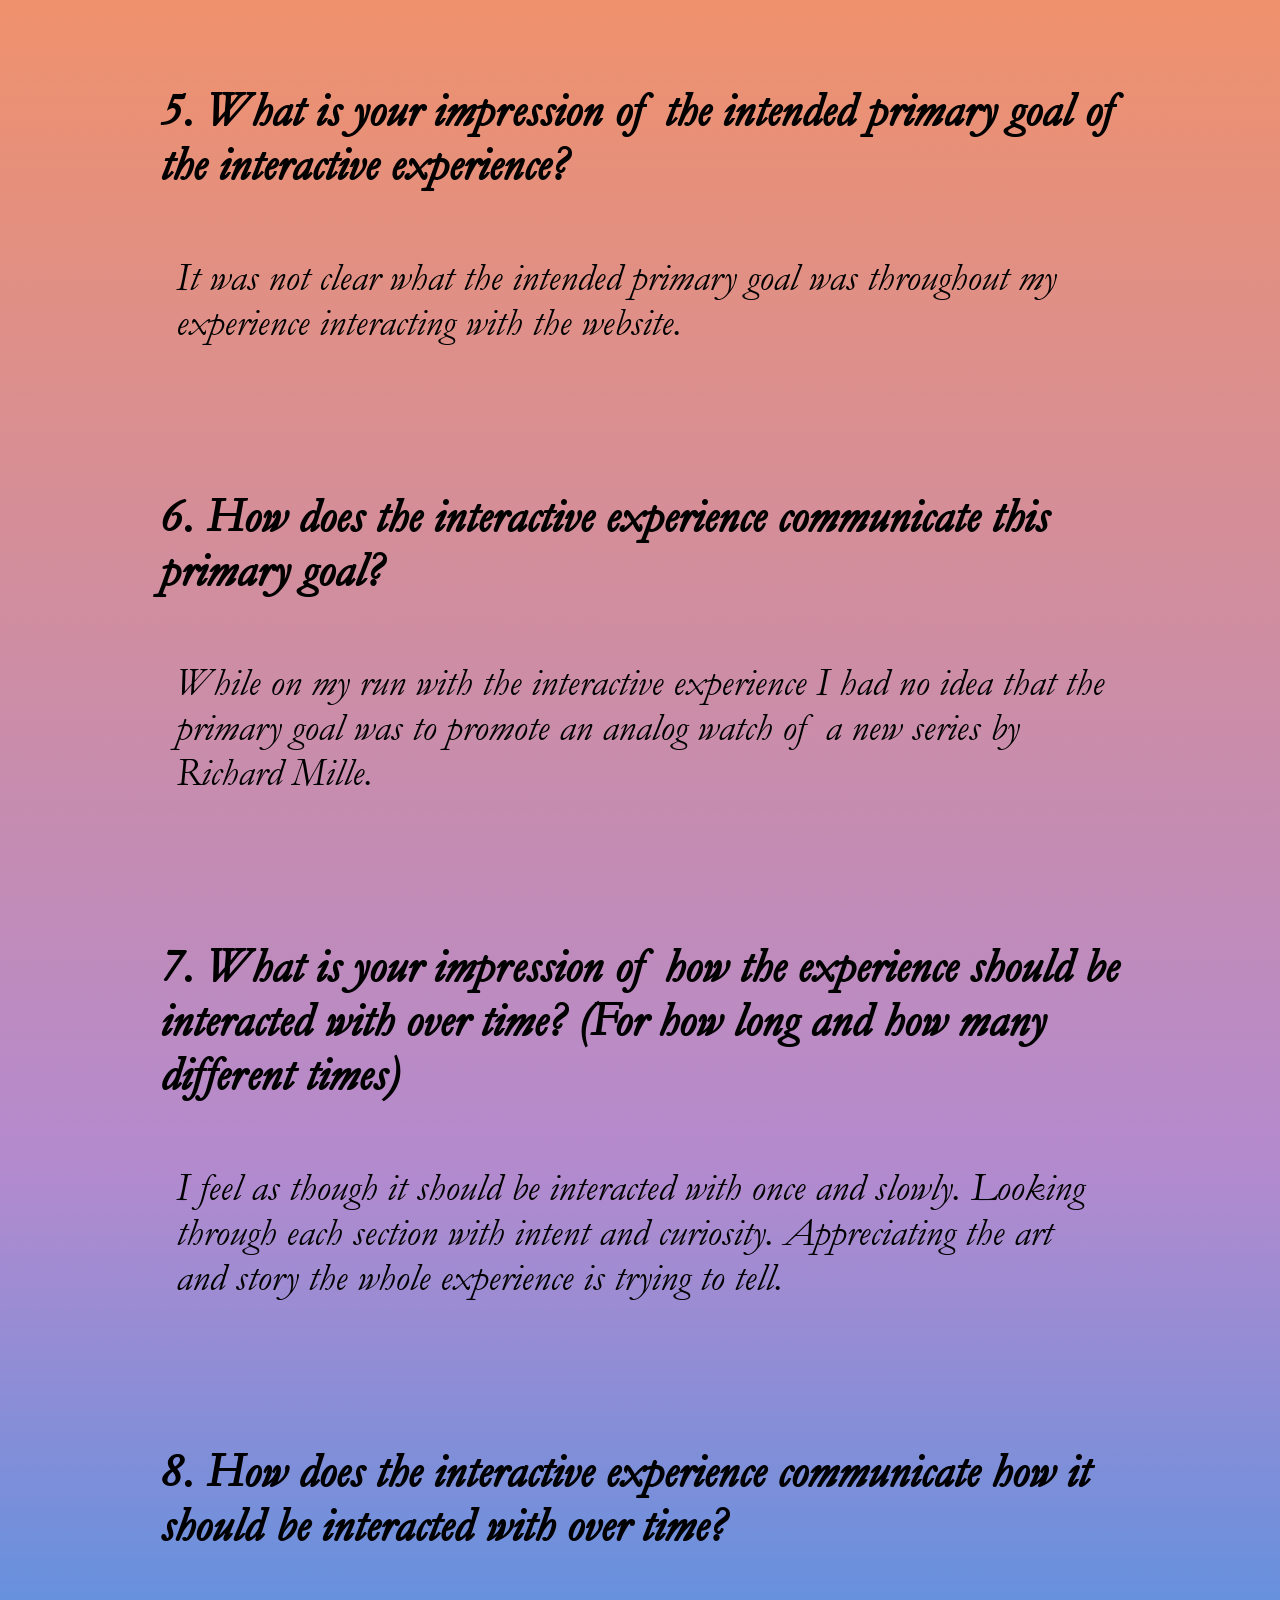
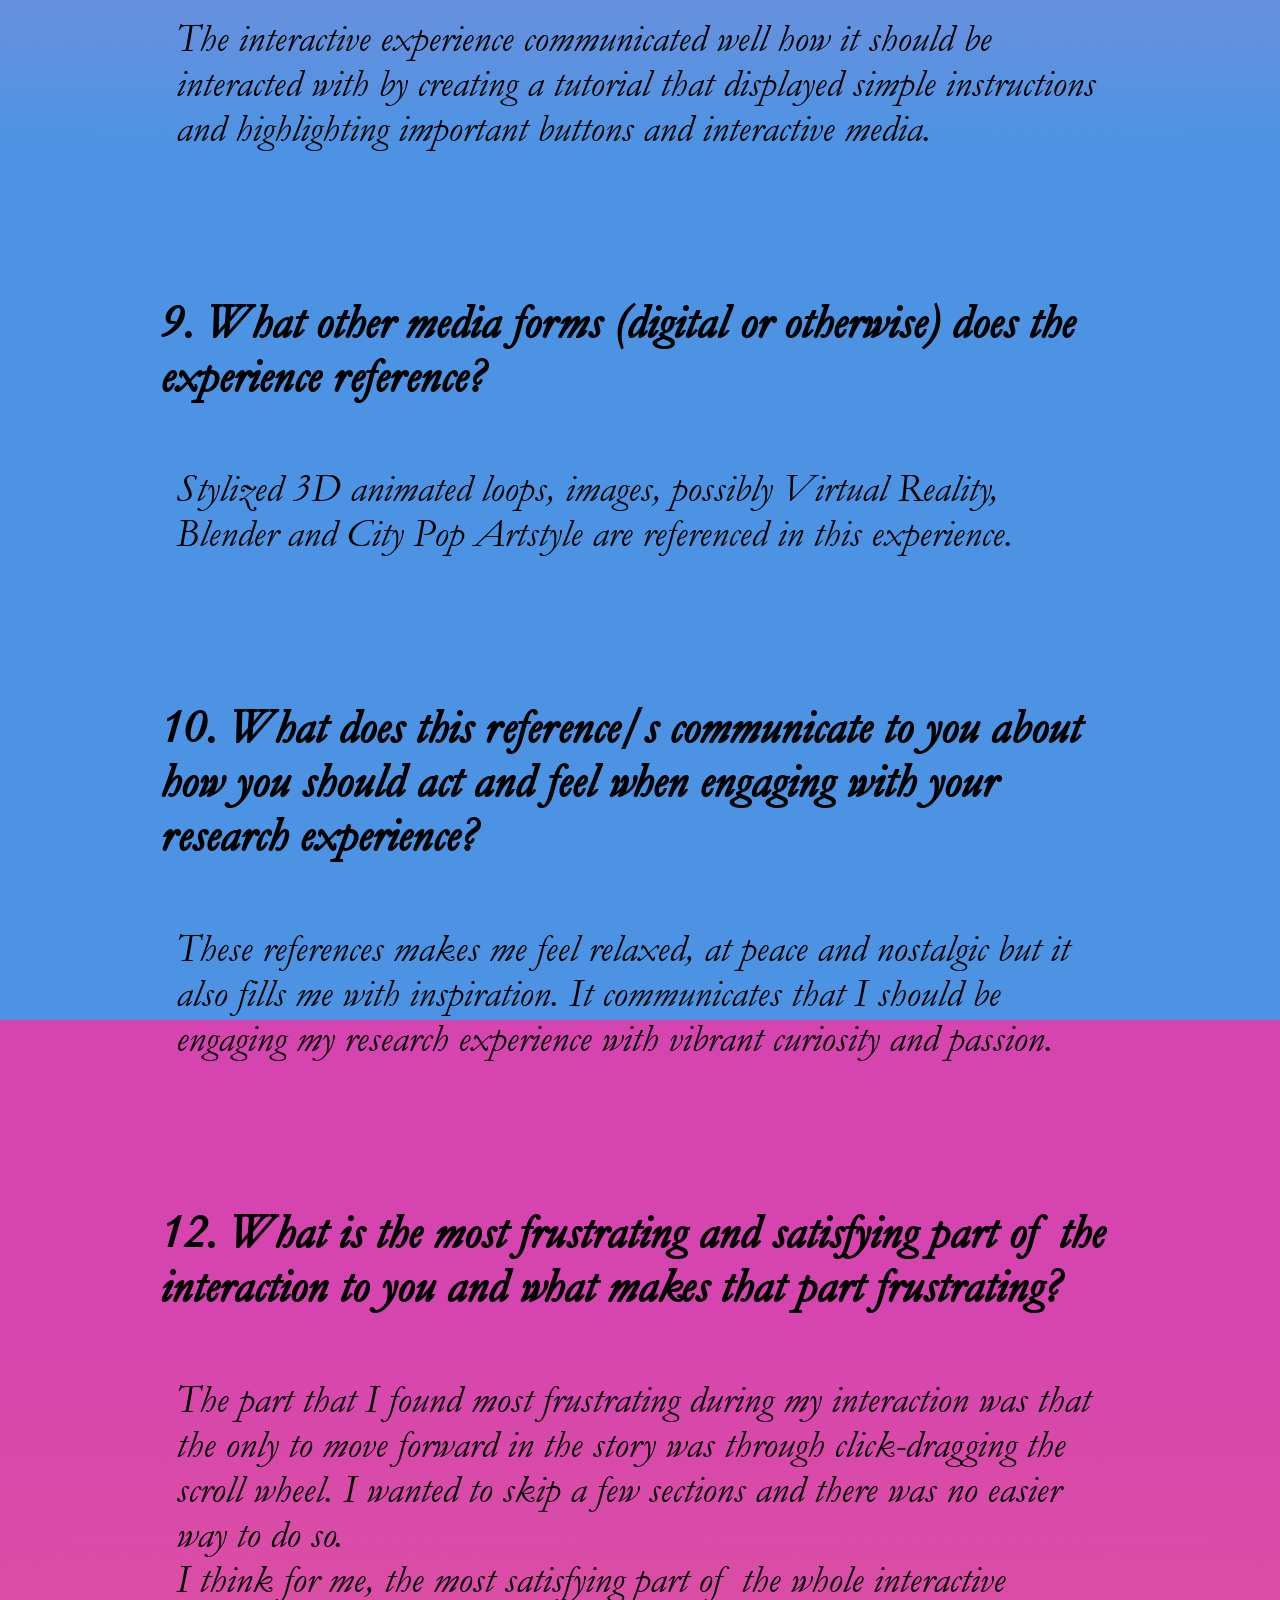
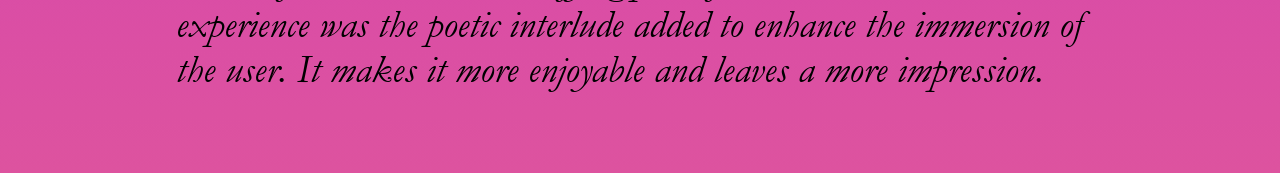
==== commit f1821f78: "Final Font Changes" ====
--- a/index.html
+++ b/index.html
@@ -31,8 +31,11 @@
             <p>What grabbed my attention at first was the stylized 3D animation of the experience. It showcased beautiful views of a whole day in summer.</p>
 
             <h4>2. Spend two minutes with the experience and create a list of each of your discrete actions.</h4>
-            <p>Clicking across the screen to activate and start the user journey
-            Resizing the screen to that of a mobile shaped, which finally started the user journey</p>
+            <p>Clicking across the screen to activate and start the user journey but nothing happened.<br>
+            Resizing the screen to that of a mobile shaped screen, which finally started the user journey.<br>
+            Click-dragging the wheel below the screen to continue to the next step.<br>
+            During each scene, I dragged the video around to look at the complete loop animation. It was to look out for interactables and to admire the whole animation.<br>
+            </p>
 
             <h4>3. What was the most common action in your two minute interaction with the experience?</h4>
             <p>I was constantly moving around the minimized screen to look at the full view of the looped animation. </p>
@@ -44,29 +47,24 @@
             <p>It was not clear what the intended primary goal was throughout my experience interacting with the website.</p>
 
             <h4>6. How does the interactive experience communicate this primary goal?</h4>
-            <p>While on my run with the interactive experience I had no idea that the primary goal was to promote a watch of a new series by Richard Mille.</p>
+            <p>While on my run with the interactive experience I had no idea that the primary goal was to promote an analog watch of a new series by Richard Mille.</p>
 
             <h4>7. What is your impression of how the experience should be interacted with over time? (For how long and how many different times)</h4>
-            <p>I feel as though it should be interacted with once and slowly. Looking through each section with intent and curiosity.</p>
+            <p>I feel as though it should be interacted with once and slowly. Looking through each section with intent and curiosity. Appreciating the art and story the whole experience is trying to tell.</p>
 
             <h4>8. How does the interactive experience communicate how it should be interacted with over time?</h4>
-            <p>The interactive experience communicated well how it should be interacted with by displaying simple instructions and highlighting important buttons and interactive media.</p>
+            <p>The interactive experience communicated well how it should be interacted with by creating a tutorial that displayed simple instructions and highlighting important buttons and interactive media.</p>
 
             <h4>9. What other media forms (digital or otherwise) does the experience reference?</h4>
             <p>Stylized 3D animated loops, images, possibly Virtual Reality, Blender and City Pop Artstyle are referenced in this experience. </p>
 
-            <h4>10. What does this reference/s communicate to you about how you should act when engaging with your research experience?</h4>
-            <p>These references communicates that I should be </p>
+            <h4>10. What does this reference/s communicate to you about how you should act and feel when engaging with your research experience?</h4>
+            <p>These references makes me feel relaxed, at peace and nostalgic but it also fills me with inspiration. It communicates that I should be engaging my research experience with vibrant curiosity and passion.</p>
 
-            <h4>11. What does this reference/s communicate to you about how you should feel when engaging with your research experience?</h4>
-            <p>I should be feeling calm and nostalgic during my research experience.</p>
-
-            <h4>12. What is the most frustrating part of the interaction to you and what makes that part frustrating?</h4>
-            <p>The part that I found most frustrating during my interaction was that the only to move forward in the story was through click-dragging the scroll wheel. I wanted to skip a few sections and there was no easier way to do so.</p>
-
-            <h4>13. What is the most satisfying part of the interaction to you and what makes that part satisfying?</h4>
-            <p>I think for me, the most satisfying part of the whole interactive experience was the poetic interlude added to enhance the immersion of the user. It makes it more enjoyable and leaves a more impression.</p>
-
+            <h4>12. What is the most frustrating and satisfying part of the interaction to you and what makes that part frustrating?</h4>
+            <p>The part that I found most frustrating during my interaction was that the only to move forward in the story was through click-dragging the scroll wheel. I wanted to skip a few sections and there was no easier way to do so.<br>
+            I think for me, the most satisfying part of the whole interactive experience was the poetic interlude added to enhance the immersion of the user. It makes it more enjoyable and leaves a more impression.
+            </p>
 
             <!-- Increase size of Question Texts compared to Answer Texts. -->
     </body>
--- a/style.css
+++ b/style.css
@@ -1,14 +1,21 @@
-/* -------- TEXT -------- */
+/* -------- FONTS -------- */
 
 @font-face {    
-    font-family: 'Chango';
-    src: url('Fonts/Chango-Regular.ttf'), format(.ttf);
+    font-family: 'romantic';
+    src: url('Fonts/ROMANTIC.TTF'), format(.ttf);
 }
 
 @font-face {    
     font-family: 'snpro';
     src: url('Fonts/SNPro-VariableFont_wght.ttf'), format(.ttf);
 }
+
+@font-face {    
+    font-family: 'garamond';
+    src: url('Fonts/Garamond-Italic.ttf'), format(.ttf);
+}
+
+/* ---------- TITLE ---------- */
 
 .center {
     width: 100%;
@@ -25,32 +32,6 @@
 }
 
 
-h4 {
-  font-size: 2rem;
-  font-family: 'snpro';
-  src:url('Fonts/SNPro-VariableFont_wght.ttf'), format(.tff);
-}
-
-p {
-  padding: 0rem 0rem 5rem 0rem;
-  
-  font-size: 1rem;
-  font-family: 'snpro';
-  src:url('Fonts/SNPro-VariableFont_wght.ttf'), format(.tff);
-  padding: 0rem 0rem 4rem 0rem;
-}
-
-
-body {
-  background: linear-gradient(#d645af 5%, #fe9354 50%, #b48ace 75%, #4d93e3 85%);
-  height: 4000px;
-  margin: 10rem 10rem 10rem 10rem;
-  
-}
-/* This gradient box is me trying to add a sunset hue shift in the background of the entire page. Also I tried to make it simple by coding both h1 and p as a group to have similar effects but ended up creating seperate lines of codes for them.*/
-
-
-/* ---------- TITLE ---------- */
 
 /* h1 { 
   font-size: 3rem;
@@ -66,27 +47,27 @@
 .center-text {
     width: 70%;
     text-align: right;
-    color: #4649ed;
-    margin-top: 100px;
+    color: #163aec;
+    
 }
 
 .center-text h1 {
 
-    font-family: 'Snpro', sans-serif;
-    font-size: 4rem;
+    font-family: 'romantic', sans-serif;
+    font-size: 6rem;
 
     text-align: right;
     
     line-height: 1.2;
-    font-weight: bold;
+    font-weight: 1;
     
 }
 
 .center-text h3 {
-    margin-top: 10px;
+    margin-top: 4px;
 
-    font-family: 'Snpro', sans-serif;
-    font-size: 1.2rem;
+    font-family: 'romantic', sans-serif;
+    font-size: 2rem;
 
 }
 
@@ -111,4 +92,29 @@
     object-fit: cover;
 
     display: block;
-}+}
+
+/* -------- TEXT -------- */
+
+h4 {
+  font-size: 3rem;
+  font-family: 'garamond';
+
+}
+
+p {
+  padding: 0rem 0rem 5rem 0rem;
+  
+  font-size: 2.5rem;
+  font-family: 'garamond';
+  padding: 0rem 1rem 5rem 1rem;
+}
+
+
+body {
+  background: linear-gradient(#d645af 5%, #fe9354 50%, #b48ace 75%, #4d93e3 85%);
+  height: 5500px;
+  margin: 10rem 10rem 10rem 10rem;
+  
+}
+/* This gradient box is me trying to add a sunset hue shift in the background of the entire page. Also I tried to make it simple by coding both h1 and p as a group to have similar effects but ended up creating seperate lines of codes for them.*/
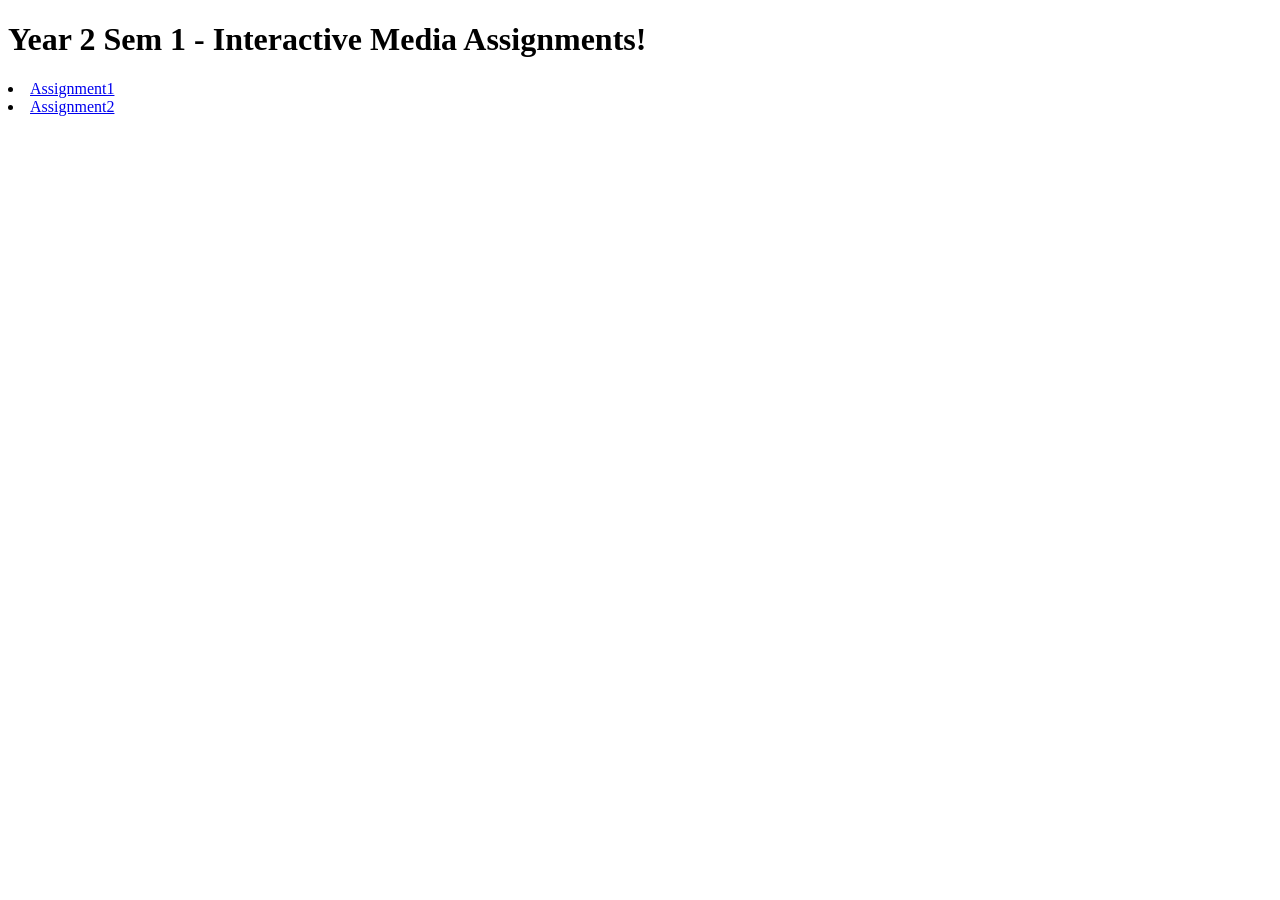
==== commit 75b3907c: "making an main index for all assignments" ====
--- a/index.html
+++ b/index.html
@@ -1,71 +1,15 @@
 <!DOCTYPE html>
 <html lang="en">
-    <head>
-        <meta charset="UTF-8">
-        <meta name="viewport" content="width=device-width, initial-scale=1.0">
-
-        <link rel="stylesheet" href="style.css">
-
-        <title>Johnny's Review Page</title>
-    </head>
-
-
-    <body>
-        <main class="center">
-
-            <div class="center-text">
-                <h1>Interactive<br>
-                    Experience Review of<br>
-                    Endless Summer 
-                </h1>
-
-                <h3>by Richard Mille</h3>
-            </div>
-        
-            <div class="center-image">
-                <img src="img/EndSum.png" alt="Endless Summer">
-            </div>
-        </main>
-
-            <h4>1. What was the first thing you paid attention to when interacting with the experience?</h4>
-            <p>What grabbed my attention at first was the stylized 3D animation of the experience. It showcased beautiful views of a whole day in summer.</p>
-
-            <h4>2. Spend two minutes with the experience and create a list of each of your discrete actions.</h4>
-            <p>Clicking across the screen to activate and start the user journey but nothing happened.<br>
-            Resizing the screen to that of a mobile shaped screen, which finally started the user journey.<br>
-            Click-dragging the wheel below the screen to continue to the next step.<br>
-            During each scene, I dragged the video around to look at the complete loop animation. It was to look out for interactables and to admire the whole animation.<br>
-            </p>
-
-            <h4>3. What was the most common action in your two minute interaction with the experience?</h4>
-            <p>I was constantly moving around the minimized screen to look at the full view of the looped animation. </p>
-
-            <h4>4. What part of the experience did you spend the most time engaging with?</h4>
-            <p>I spent most of my time engaging with the scroll wheel at the bottom of the screen, moving it to change the scenery and time shown on the screen.</p>
-
-            <h4>5. What is your impression of the intended primary goal of the interactive experience?</h4>
-            <p>It was not clear what the intended primary goal was throughout my experience interacting with the website.</p>
-
-            <h4>6. How does the interactive experience communicate this primary goal?</h4>
-            <p>While on my run with the interactive experience I had no idea that the primary goal was to promote an analog watch of a new series by Richard Mille.</p>
-
-            <h4>7. What is your impression of how the experience should be interacted with over time? (For how long and how many different times)</h4>
-            <p>I feel as though it should be interacted with once and slowly. Looking through each section with intent and curiosity. Appreciating the art and story the whole experience is trying to tell.</p>
-
-            <h4>8. How does the interactive experience communicate how it should be interacted with over time?</h4>
-            <p>The interactive experience communicated well how it should be interacted with by creating a tutorial that displayed simple instructions and highlighting important buttons and interactive media.</p>
-
-            <h4>9. What other media forms (digital or otherwise) does the experience reference?</h4>
-            <p>Stylized 3D animated loops, images, possibly Virtual Reality, Blender and City Pop Artstyle are referenced in this experience. </p>
-
-            <h4>10. What does this reference/s communicate to you about how you should act and feel when engaging with your research experience?</h4>
-            <p>These references makes me feel relaxed, at peace and nostalgic but it also fills me with inspiration. It communicates that I should be engaging my research experience with vibrant curiosity and passion.</p>
-
-            <h4>12. What is the most frustrating and satisfying part of the interaction to you and what makes that part frustrating?</h4>
-            <p>The part that I found most frustrating during my interaction was that the only to move forward in the story was through click-dragging the scroll wheel. I wanted to skip a few sections and there was no easier way to do so.<br>
-            I think for me, the most satisfying part of the whole interactive experience was the poetic interlude added to enhance the immersion of the user. It makes it more enjoyable and leaves a more impression.
-            </p>
-
-            <!-- Increase size of Question Texts compared to Answer Texts. -->
-    </body>
+<head>
+    <meta charset="UTF-8">
+    <meta name="viewport" content="width=device-width, initial-scale=1.0">
+    <title>Johnny's Assignments!</title>
+</head>
+<body>
+    <h1>Year 2 Sem 1 - Interactive Media Assignments!</h1>
+    <o1>
+        <li><a href="Assignment1/">Assignment1</a></li>
+        <li><a href="Assignment2/">Assignment2</a></li>
+    </o1>
+</body>
 </html>
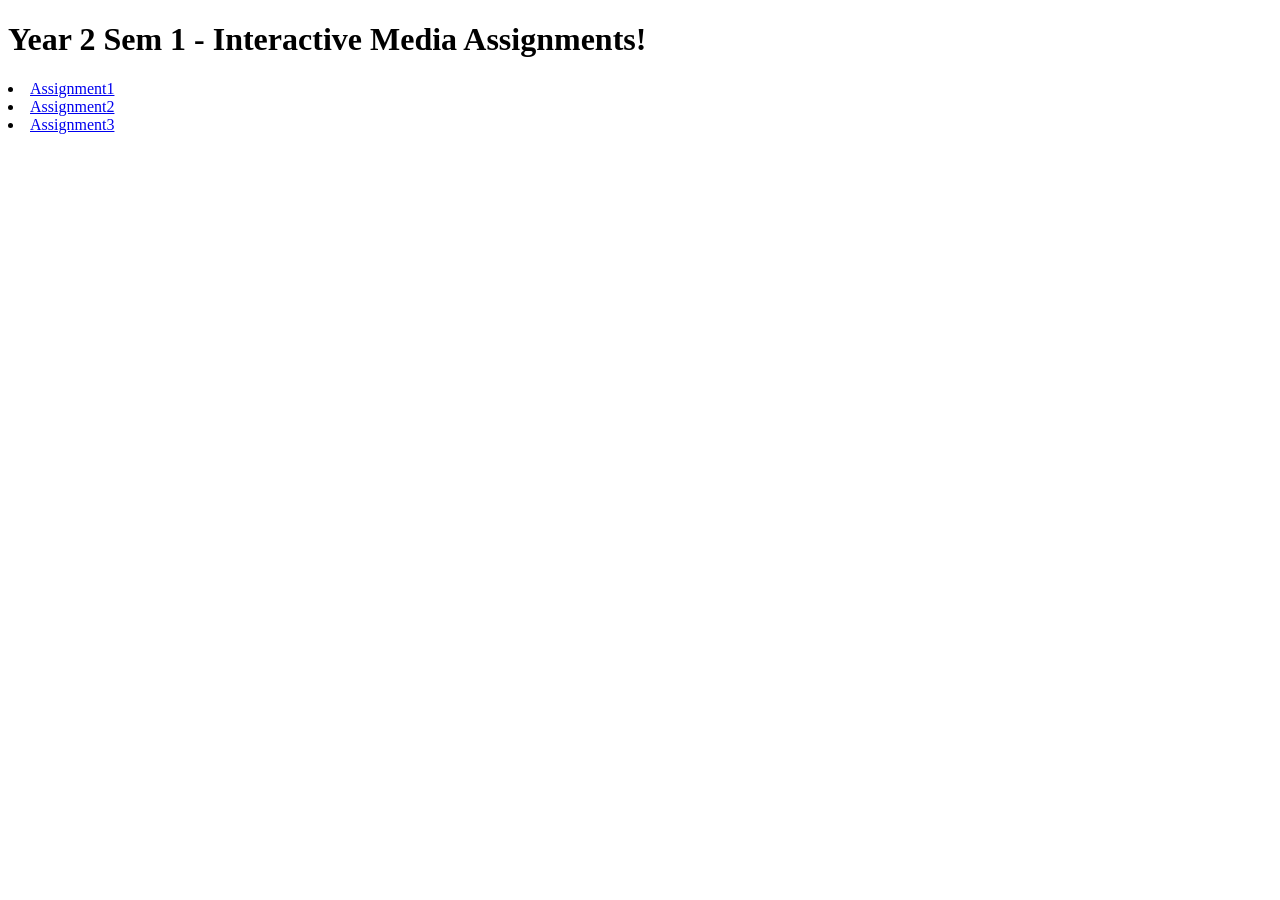
==== commit 830bf0f6: "update to a3" ====
--- a/index.html
+++ b/index.html
@@ -10,6 +10,7 @@
     <o1>
         <li><a href="Assignment1/">Assignment1</a></li>
         <li><a href="Assignment2/">Assignment2</a></li>
+        <li><a href="Assignment3/">Assignment3</a></li>
     </o1>
 </body>
 </html>
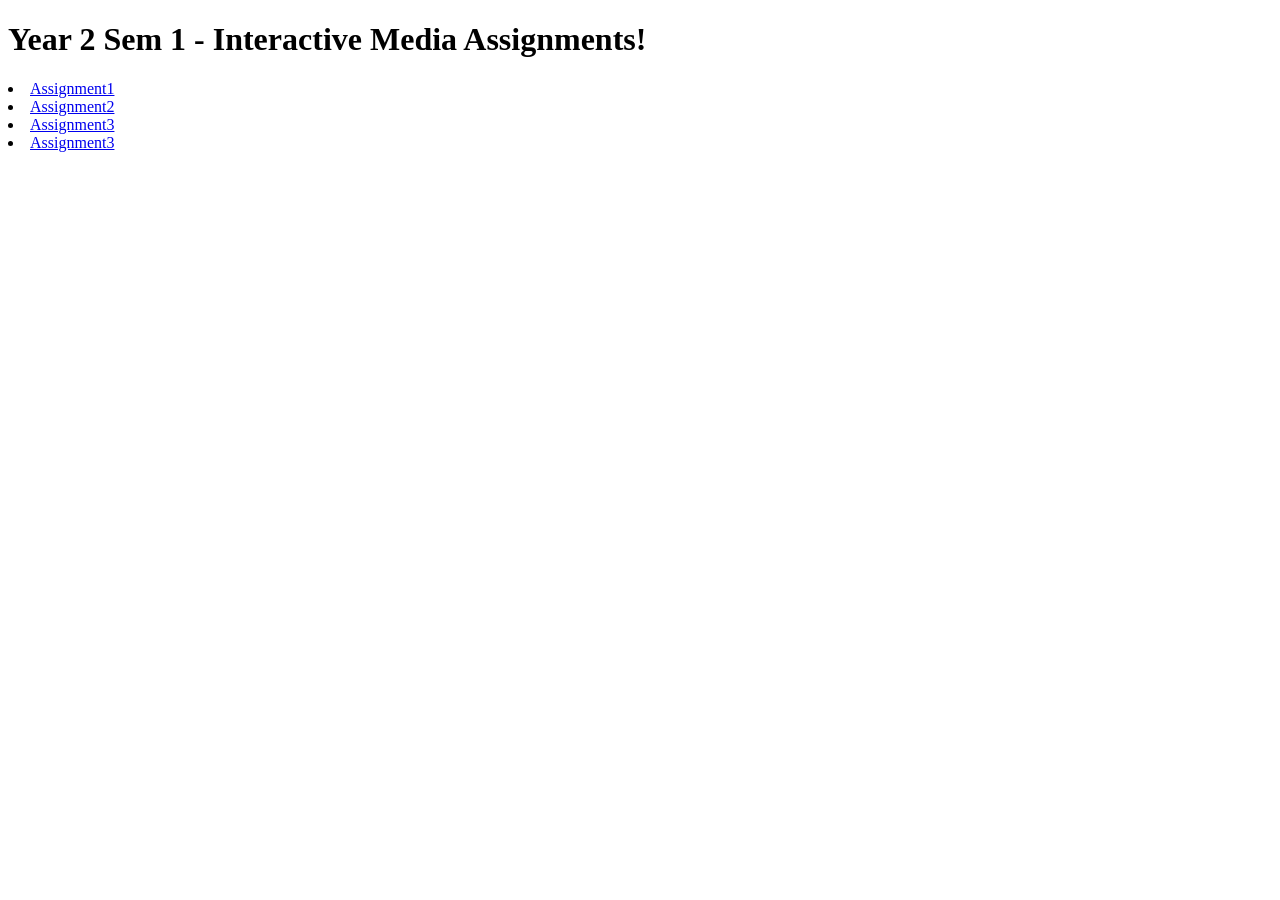
==== commit 034cc014: "updating listing" ====
--- a/index.html
+++ b/index.html
@@ -11,6 +11,7 @@
         <li><a href="Assignment1/">Assignment1</a></li>
         <li><a href="Assignment2/">Assignment2</a></li>
         <li><a href="Assignment3/">Assignment3</a></li>
+        <li><a href="Assignment4/">Assignment3</a></li>
     </o1>
 </body>
 </html>
